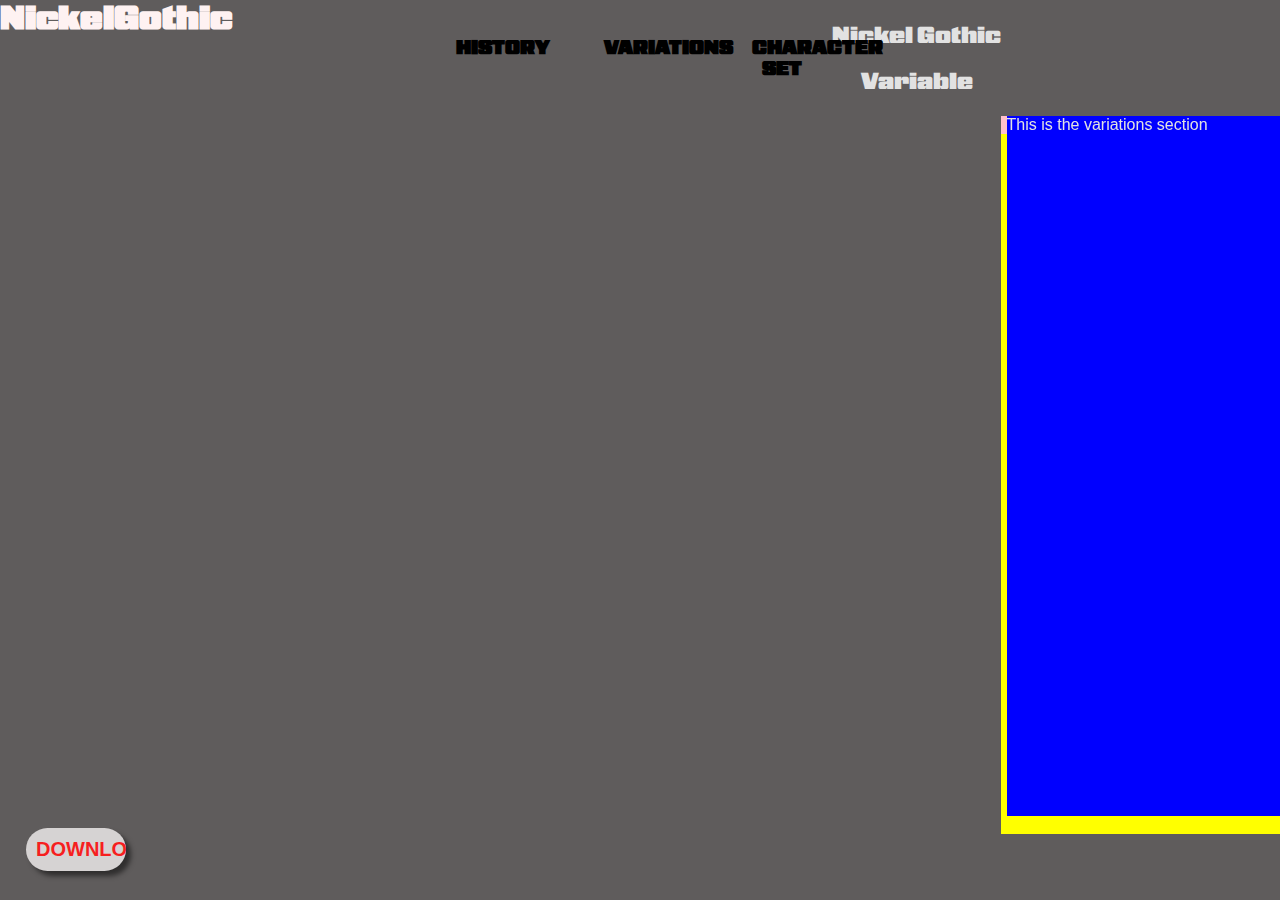
==== index.html @ 05fd8dac "fixing code to work with a single paged wesbtie instead" ====
<!DOCTYPE html>
<html lang="en">
<head>
    <meta charset="UTF-8">
    <meta http-equiv="X-UA-Compatible" content="IE=edge">
    <meta name="viewport" content="width=device-width, initial-scale=1.0">
    <link rel="stylesheet" href="main.css">
    <link rel="stylesheet" href="navigation.css">
    <title>NickelGothicVariableFont</title>
    <meta charset="UTF-8">
    <meta name="viewport" content="width=device-width, initial-scale=1.0">
    <title>Background Image</title>
    <style>
        body {
            background-image: url('./images/lamppost.svg'); /* Path to the image */
            background-size: cover; /* Ensures the image covers the entire background */
            background-position: center; /* Centers the image */
            background-repeat: no-repeat; /* Prevents the image from repeating */
            margin: 0; /* Removes default margin for the body */
            height: 100vh; /* Ensures the body takes up the full viewport height */
        }
    </style>
</head>
<body>
    <header>
        <h1 class="logo">NickelGothic</h1>
        <input type="checkbox" id="nav-checkbox" class="nav-checkbox">
        <nav class="page-nav">
            <ul>
                
                <li><a href="#history">History</a></li>
                <li><a href="#variations">Variations</a></li>
                <li><a href="#fullcharacterset">Character set</a></li>
           
           
            </ul>
        </nav>
        <label for="nav-checkbox" class="nav-checkbox-icon"></label>
        <span></span>
    </label>


        <!-- Hero section -->
        <section class="hero">
            <h3 class="slant">Nickel Gothic</h3>
            <h3 class="slant">Variable</h3>
      </section>

       <section class="page-wrapper" div id="history"
        <h1> This is the history section</h1>
    </div>
    <div id="variations"
        <h2> This is the variations section</h2>
    </div>
    <div id="fullcharacterset"
        <h3> This is the full character set section</h3>
    </div>
        <label for="nav-checkbox" class="nav-checkbox-icon"></label>
           <span></span>
       </label>
          </header>





<!-- History Section -->
<section class="page-wrapper" id="history">
    <h2>History of the font</h2>
    <p>
        Based on lettering found on the 1918 same Chinese banknote its serifed counterpart Nickel. It is also based on lettering from midcentury sans serif like Microgramma and Eurostile, and 70s gothic squared font, Neographik and Serpentine. It's a display sans serif. Containing Blocky shapes, it communicates with raw power.
    </p>
    <h2>Supported Languages include:</h2>
    <p>
        Latin, Western & Eastern European, Latin, Vietnamese, Cyrillic, Greek, and Monotonic.
    </p>
</section>

<!-- Font Variations Section -->
<section class="page-wrapper" id="variations">
    <h2>Full Character Set</h2>
    <p>
        This page displays the complete character set of 
        the Nickel Gothic font, showcasing its versatility and supported glyphs.
    </p>
    <h2>Full Character Set Variants</h2>
    
    <!-- Default Style -->
    <section class="variant"></section>
        <h3>Default Style</h3>
        <p class="default">AaBbCcDdEeFfGgHhIiJjKkLlMmNnOoPpQqRrSsTtUuVvWwXxYyZz</p>
    </section>
    
    <!-- Bold Variant -->
    <section class="variant"></section>
        <h3>Bold Style</h3>
        <p class="bold">AaBbCcDdEeFfGgHhIiJjKkLlMmNnOoPpQqRrSsTtUuVvWwXxYyZz</p>
    </section>
    
    <!-- Condensed Variant -->
    <section class="variant">
        <h3>Condensed Style</h3>
        <p class="condensed">AaBbCcDdEeFfGgHhIiJjKkLlMmNnOoPpQqRrSsTtUuVvWwXxYyZz</p>
    </section>
    
    <!-- Slanted Variant -->
    <section class="variant">
        <h3>Slanted Style</h3>
        <p class="slanted">AaBbCcDdEeFfGgHhIiJjKkLlMmNnOoPpQqRrSsTtUuVvWwXxYyZz</p>
    </section>
</section>

<!-- Font Variations -->
<section class="page-wrapper" id="variations">
    <h2>Font variations</h2>
    <p>Nickel Gothic contains 2 variant fonts and offers different styles.</p>
    <h5>Variable font axes</h5>
    <h5 class="wdth">Width</h5>
    <h5 class="slant">Slant</h5>
</section>

<style>
    .alphabet {
        overflow-y: auto;
        max-height: calc(100vh - 150px);
        padding: 1em;
        display: flex;
        flex-direction: column;
        justify-content: flex-start;
        align-items: flex-start;
        margin-left: 2em;
        box-sizing: border-box;
    }

    h2 {
        font-size: 1rem;
        margin-bottom: 0.5em;
        margin-top: 2em;
        text-align: left;
    }

    .variant {
        margin-bottom: 1em;
        text-align: left;
    }

    .variant h3 {
        font-size: 0.9rem;
        margin-bottom: 0.3em;
        text-align: left;
    }

    .variant p {
        font-size: 0.7rem;
        line-height: 1.2;
        word-break: break-word;
        text-align: left;
    }

    #variations h2, #variations p, #variations h5 {
        text-align: left;
        margin: 0.5em 0;
    }

    @keyframes animateWidth {
        0% { transform: scaleX(1); }
        50% { transform: scaleX(1.5); }
        100% { transform: scaleX(1); }
    }

    .wdth {
        display: inline-block;
        animation: animateWidth 2s infinite;
        font-size: calc(1em + 5pt);
    }

    .slant {
        font-size: calc(1em + 5pt);
    }
</style>

</section>
          </div>
          </section>
          <!-- Start of the footer -->
          <footer>
            <a href="https://djr.com/nickel-gothic" target="_blank" class="footer-button">download</a> 
            
          </footer>

</body>
</html>
---- main.css ----
@font-face {
    src: url("fonts/NickelGothicVariable[slnt\,wdth]-Edu.woff2") format("woff2"),
         url('fonts/NickelGothicVariable[slnt\,wdth]-Edu.woff') format("woff");
        font-family: 'Nickel Gothic Variable';
        font-style: normal;
        font-weight: normal;
        }
    
        @font-face {
            src: url("fonts/NickelGothicVariable[slnt\,wdth]-Edu.woff2") format("woff2"),
                 url('fonts/NickelGothicVariable[slnt\,wdth]-Edu.woff') format("woff");
                font-family: 'Nickel Gothic Variable';
                font-style: normal;
                font-weight: normal;
                }
            
                body {
                    background-color: lightsteelblue;
                    font-family: 'Nickel Gothic Variable';
                    color: rgb(226, 226, 226); /* Change font color to white */
                }
 #history {
 font-family: 'Futura', sans-serif; /* Set font to Futura */
  }

/* how the page wrapper will appear on mobile */
.page-wrapper{
    width: min(100% - 3rem, 80ch);
    margin-inline: auto;
}
/* how the page wrapper appears on desktop */

@media only screen and (min-width:800px){
.page-wrapper{
display: grid;
grid-gap: 25px;
grid-template-columns: 1fr 1fr;
grid-template-rows: auto;
grid-template-areas: 
    "h v"
    "a a";
}

#history {
grid-area: h;
}

#variations{
grid-area: v;
}

#alphabet {
grid-area: a;
}
}
/* CSS for the footer */
footer{
    background-color: gray;
}

/* variable font animation */
/* variable font animation */
h1{
    font-variation-settings: "wght" 25;
}
h3{
    font-weight:20; 
    text-align: center;
    font-size: 5em;
    animation: weightChange 7s infinite;
}

@keyframes weightChange {
    0%, 100%{
        font-variation-settings: "wght" 25, "slnt" -15;
    }
    50%{font-variation-settings: "wght" 150, "slnt" 15;
    }
}b  
 
/* animations for the variations sections */
.width {
    animation: widthOnly 5s infinite; /* Apply the width-only animation */
    font-variation-settings: "wdth" 50; /* Ensure initial width is set */
}

@keyframes widthOnly {
    0%, 100% {
        font-variation-settings: "wdth" 50; /* Narrow width */
    }
    50% {
        font-variation-settings: "wdth" 200; /* Wide width */
    }
}

/* Animation for the slant change */
.slant { 
    animation: slantVariations 5s infinite;
}

@keyframes slantVariations {
    0%, 100% {
        font-variation-settings: "wdth" 25, "slnt" -15;
    }
    50% {
        font-variation-settings: "wdth" 100, "slnt" 15;
    }
}/* Styling and animation for h5 elements */
h5 {
    font-weight: 400; /* Corrected font-weight */
    color: rgb(246, 31, 31);
    margin: 15px;
    animation: weightChange 7s infinite;
}

/* Define the weightChange animation */
@keyframes weightChange {
    0%, 100% {
        font-variation-settings: "wght" 200;
    }
    50% {
        font-variation-settings: "wght" 700;
    }
}
/* variable font that changes on hover */
.variable-font{
    font-weight:1 ;
    height:100vh;
    font-size: 10em;
    display:grid;
    place-content: center;
    margin: 0;
    text-align: center;
    font-variation-settings: "wght" 40, "wdth" 0, "XXXX" 1;
    transition: 
        font-weight 500ms,
        font-variation-settings 3s;
}

.variable-font:hover{
    font-weight:500 ;
    height:100vh;
    font-size: 7em;
    display:grid;
    place-content: center;
    margin: 0;
    text-align: center;
    font-variation-settings: "wght" 120, "wdth" 0, "XXXX" 100;
}

body {
    background-image: url('./images/nickelgothic2.jpg'); /* Path to the image */
    background-size: cover; /* Ensures the image covers the entire background */
    background-position: center; /* Centers the image */
    background-repeat: no-repeat; /* Prevents the image from repeating */
}



/* Ensure the content is under the navigation bar */
.variations-page header {
    position: fixed; /* Fix the nav bar at the top */
    top: 0;
    left: 0;
    width: 100%; /* Full width of the screen */
    z-index: 1000; /* Ensure it stays above other content */
    background-color: rgba(255, 255, 255, 0.9); /* Optional: Add a background color */
    padding: 1em;
    box-shadow: 0px 2px 5px rgba(0, 0, 0, 0.1); /* Optional: Add a shadow */
}

/* Add spacing below the fixed nav bar */
.variations-page main {
    margin-top: 120px; /* Adjust this value to match the height of your nav bar */
}

/* Style the #variations section */
.variations-page #variations {
    margin-top: 2em; /* Add spacing from the top */
    margin-left: 2em; /* Align content to the left */
    max-width: 400px; /* Limit the width of the content */
    text-align: left; /* Align text to the left */
}

/* Ensure proper layout for larger screens */
@media (min-width: 768px) {
    .variations-page #variations {
        position: relative; /* Keep it in flow */
        float: left; /* Align to the left-hand side */
    }
}
/* Position the #variations section in the left-center of the screen */
#variations {
    position: absolute; /* Position the section relative to the viewport */
    top: 50%; /* Center vertically */
    left: 2%; /* Align to the left side (adjust as needed) */
    transform: translateY(-50%); /* Adjust for vertical centering */
    max-width: 400px; /* Limit the width of the content */
    text-align: left; /* Align text to the left */
}

/* General styling for the variants */
.variant {
    margin-bottom: 2em; /* Add spacing between sections */
}

.variant h3 {
    font-family: 'Nickel Gothic Variable', sans-serif;
    font-size: 1.5em;
    margin-bottom: 0.5em;
}

.variant p {
    font-family: 'Nickel Gothic Variable', sans-serif;
    font-size: 1.2em;
    line-height: 1.5;
}

/* Default Style */
.default {
    font-variation-settings: "wght" 400, "wdth" 100, "slnt" 0; /* Regular weight, normal width, no slant */
}

/* Bold Variant */
.bold {
    font-variation-settings: "wght" 700, "wdth" 100, "slnt" 0; /* Bold weight, normal width, no slant */
}

/* Condensed Variant */
.condensed {
    font-variation-settings: "wght" 400, "wdth" 50, "slnt" 0; /* Regular weight, condensed width, no slant */
}

/* Slanted Variant */
.slanted {
    font-variation-settings: "wght" 400, "wdth" 100, "slnt" -10; /* Regular weight, normal width, slanted */
}
/* Center the content vertically and align it to the left */
body {
    display: flex;
    justify-content: flex-start; /* Align content to the left */
    align-items: center; /* Center content vertically */
    min-height: 100vh; /* Ensure the body takes up the full viewport height */
    margin: 0; /* Remove default margin */
}

.variant {
    margin-left: 2em; /* Add spacing from the left edge */
    max-width: 400px; /* Limit the width of the content */
    text-align: left; /* Align text to the left */
}

.variant h3 {
    font-family: 'Nickel Gothic Variable', sans-serif;
    font-size: 1.5em;
    margin-bottom: 0.5em;
}

.variant p {
    font-family: 'Nickel Gothic Variable', sans-serif;
    font-size: 1.2em;
    line-height: 1.5;
}



.footer-button{
    display: inline-block;
    position: relative;
    text-decoration: none;
    overflow: hidden;
    background-color: rgb(214, 211, 211);
    color:rgb(246, 31, 31);
    padding: 10px;
    border-radius: 5px;
    margin: 10px;
    font-size: 20px;
    font-family: "Nickel Gothic", sans-serif; /* Use Nickel Gothic as the primary font */
    font-stretch: condensed; /* Make the font condensed */
    border-radius: 25px;
    box-shadow:  5px 5px 5px rgba(0, 0, 0, 0.5);

}
.footer-button::before{
    content: '';
    position: absolute;
    background-color: rgba(255, 192, 192, 0.5);
    top: 0;
    left: -100%;
    width: 100%;
    height: 100%;
    transition: left 0.4s;

}
.footer-button:hover::before{
    left: 0;
}

.footer-button:hover{
    background-color: rgb(103, 64, 64);
}
/* styling and hover effect for download button */
---- navigation.css ----
*, *::before, *::after {
    box-sizing: border-box;
  }
  html{ 
    scroll-behavior: smooth;
  }
  
  body {
    margin: 0;
    padding: 0;
    font-family: 'Nickel Gothic Variable', sans-serif;
  }
  
  h1{
    color:rgb(254, 242, 242);
  }
  header {
    /* where to set the color of the nav bar */
      background-color: rgb(95, 92, 92);
      text-align: center;
      top:0px;
      position: fixed;
      z-index: 999;
      width: 100%
  }
  
  .logo {
    margin: 0;
  }
  /* where to change the background color of the pop-up nav bar*/
  nav {
      position: absolute;
      text-align: left;
      padding-top:10px;
      top: 100%;
      left: 0;
      background: rgb(61, 61, 61);
      overflow: hidden;
      width: 100%;
      transform: scale(1,0);
      transform-origin: top;
      transition: transform 400ms ease-in-out;
  }
  
  nav ul {
      margin: 0;
      padding: 0;
      list-style: none;
  }
  
  nav li {
      margin-bottom: 1em;
      margin-left: 1em;
  }
  
  nav a {
      color: black;
      text-decoration: none;
      font-size: 1.2rem;
      text-transform: uppercase;
      opacity: 0;
      transition: opacity 100ms ease-in-out;
  }
  /* where to change the font color of the nav bar pop-up */
  nav a:hover {
      color: rgb(246, 31, 31);
  }
  
  .nav-checkbox:checked ~ nav {
     transform: scale(1,1);
  }
  
  .nav-checkbox {
      display: none;
  }
  
  .nav-checkbox-icon {
      position: absolute;
      top: 0;
      right: 0;
      margin-right: 1em;
      height: 100%;
      display: flex;
      align-items: center;    
  }
  
  .nav-checkbox-icon span,
  .nav-checkbox-icon span::before,
  .nav-checkbox-icon span::after {
  
          display: block;
          /* color of the hamburger menu */
          background: black;
          /* how far the hamburger menu is from the top */
          margin-top:7px;
          height: 3px;
          width: 2em;
          position: relative;
          
  }
  
  .nav-checkbox-icon span::before,
  .nav-checkbox-icon span::after {
  
          content: '';
          position: absolute;
  }
  
  .nav-checkbox-icon span::before {
      bottom: 7px;
  }
  
  .nav-checkbox-icon span::after {
      bottom: 14px;
  }
  
  .nav-checkbox:checked ~ nav a{
      opacity: 1;
      transition: opacity 250ms ease-in-out 350ms;
  }
  
  @media screen and (min-width: 800px) {
    .nav-checkbox-icon {
      display: none;
    }
    header {
      display: grid;
      grid-template-columns: 1fr auto minmax(600px, 3fr) 1fr;
    }
    .logo {
      grid-column: 2 / span 1;
    }
    nav {
      all: unset;
      grid-column: 3 / 4;
      display: flex;
      justify-content: flex-end;
      align-items: center;
    }
    nav a {
      opacity: 1;
      position: relative;
    }
    nav ul {
      display: flex;
     
    }
    nav li {
      margin-left: 3em;
      margin-bottom: 0;
    }
    nav a::before {
      content: '';
      display: block;
      height: 3px;
      background: black;
      position: absolute;
      top: 1.1em;
      left: 0;
      right: 0;
      transform: scale(0,1);
      transition: transform ease-in-out 250ms;
      
    }
    nav a:hover::before {
      transform: scale(1,1);
    }
  }
  
    /* Ensure the body takes up the full height of the viewport */
  body {
      display: flex;
      flex-direction: column;
      min-height: 100vh; /* Ensure the body is at least the height of the viewport */
      margin: 0; /* Remove default margin */
  }
  
  /* Main content area */
  main {
      flex: 1; /* Allow the main content to grow and take up available space */
  }
  

li{ 
    float: left;
  }
  a{ 
    padding: 20px;
    width: 100px;
    display: block;
    text-decoration: none;
    text-transform: uppercase;
    font-weight: bold;
  }
#history{
  height:700px;
  background: pink;
  display: inline-block; 
  width: 100%;
}
#variations{
  height:700px;
  background: blue;
  display: inline-block; 
  width: 100%;
}
#fullcharacterset{
  height:700px;
  background: yellow;
  display: inline-block; 
  width: 100%;
}



  /* Footer styling */
  footer {
      background-color: rgb(95, 92, 92); /* Optional: Add a background color */
      text-align: left; /* Align the footer content to the left */
      padding: 1em; /* Add padding inside the footer */
      position: fixed; /* Fix the footer to the bottom of the viewport */
      bottom: 0; /* Align it to the bottom */
      left: 0; /* Ensure it starts from the left edge */
      width: 100%; /* Ensure it spans the full width */
      box-sizing: border-box; /* Include padding and border in width */
  }
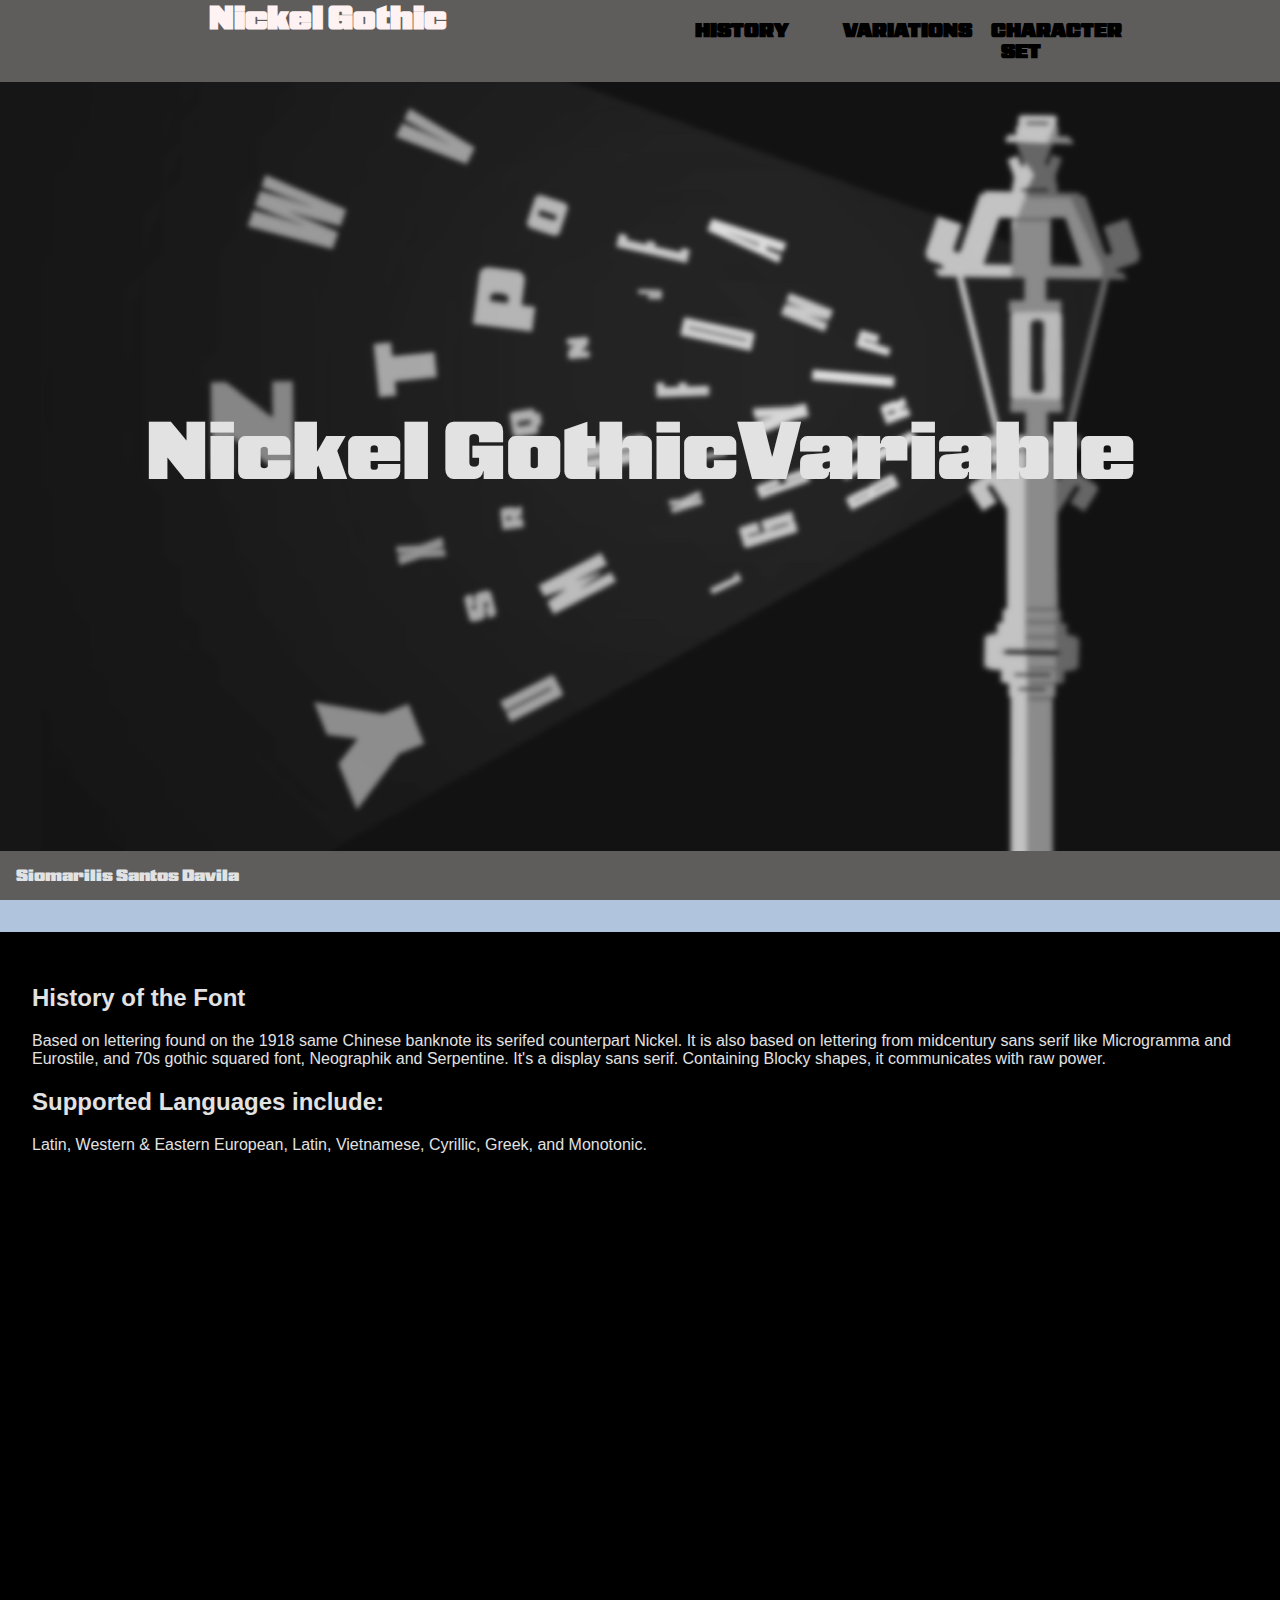
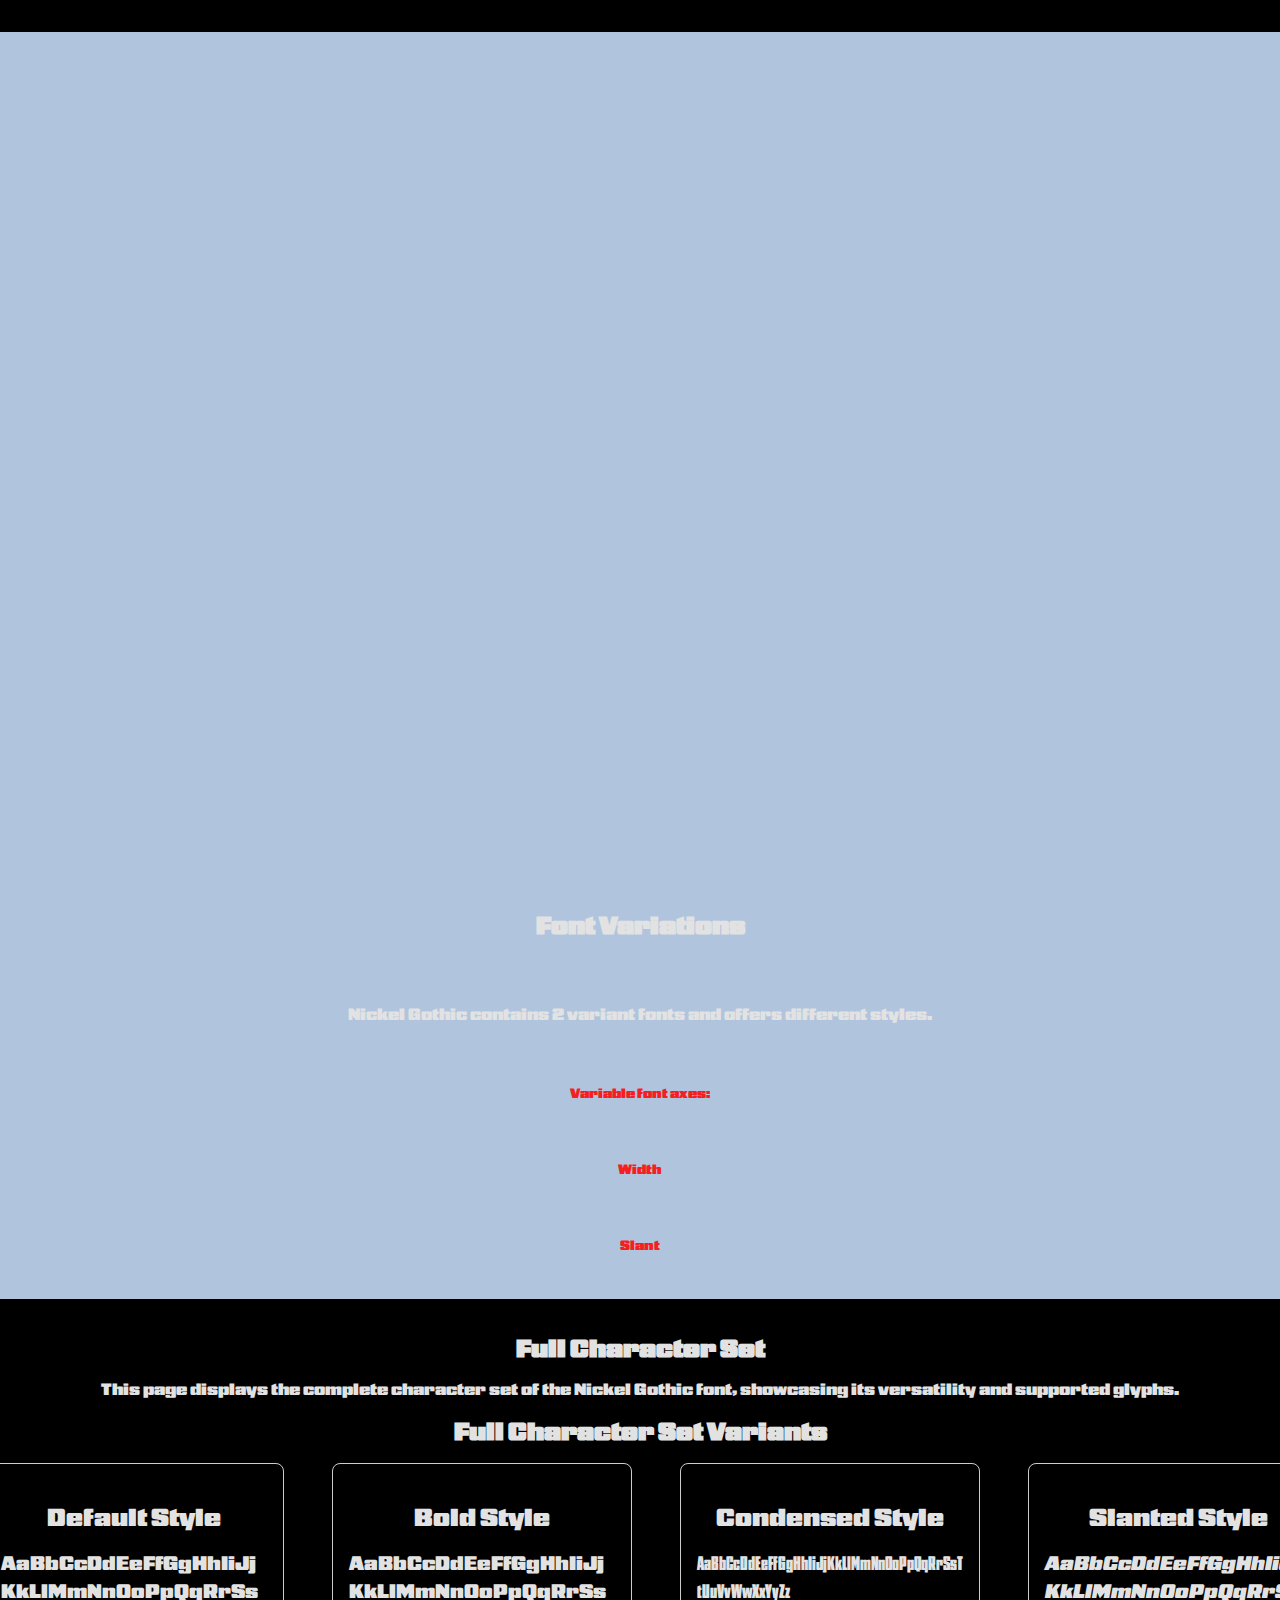
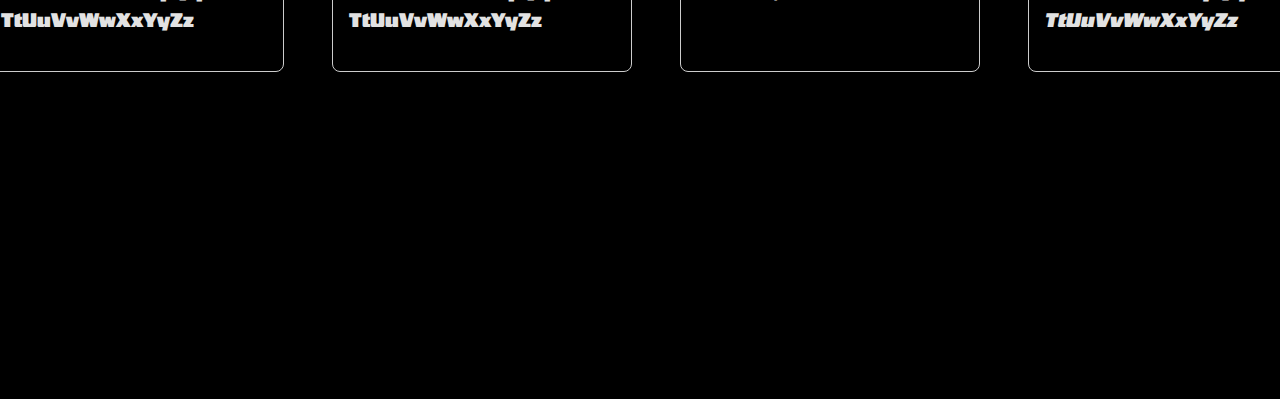
==== commit e229dc2f: "fixing the code to match, as they continued to overlap" ====
--- a/index.html
+++ b/index.html
@@ -4,12 +4,9 @@
     <meta charset="UTF-8">
     <meta http-equiv="X-UA-Compatible" content="IE=edge">
     <meta name="viewport" content="width=device-width, initial-scale=1.0">
+    <title>Nickel Gothic Variable Font</title>
     <link rel="stylesheet" href="main.css">
     <link rel="stylesheet" href="navigation.css">
-    <title>NickelGothicVariableFont</title>
-    <meta charset="UTF-8">
-    <meta name="viewport" content="width=device-width, initial-scale=1.0">
-    <title>Background Image</title>
     <style>
         body {
             background-image: url('./images/lamppost.svg'); /* Path to the image */
@@ -22,171 +19,85 @@
     </style>
 </head>
 <body>
+    <!-- Header -->
     <header>
-        <h1 class="logo">NickelGothic</h1>
+        <h1 class="logo">Nickel Gothic</h1>
         <input type="checkbox" id="nav-checkbox" class="nav-checkbox">
         <nav class="page-nav">
             <ul>
-                
                 <li><a href="#history">History</a></li>
                 <li><a href="#variations">Variations</a></li>
-                <li><a href="#fullcharacterset">Character set</a></li>
-           
-           
+                <li><a href="#fullcharacterset">Character Set</a></li>
             </ul>
         </nav>
-        <label for="nav-checkbox" class="nav-checkbox-icon"></label>
-        <span></span>
-    </label>
+        <label for="nav-checkbox" class="nav-checkbox-icon">
+            <span></span>
+        </label>
+    </header>
 
+    <!-- Hero Section -->
+    <section class="hero">
+        <h3 class="slant">Nickel Gothic</h3>
+        <h3 class="slant">Variable</h3>
+    </section>
 
-        <!-- Hero section -->
-        <section class="hero">
-            <h3 class="slant">Nickel Gothic</h3>
-            <h3 class="slant">Variable</h3>
-      </section>
+    <!-- History Section -->
+    <section id="history">
+        <h2>History of the Font</h2>
+        <p>
+            Based on lettering found on the 1918 same Chinese banknote its serifed counterpart Nickel. It is also based on lettering from midcentury sans serif like Microgramma and Eurostile, and 70s gothic squared font, Neographik and Serpentine. It's a display sans serif. Containing Blocky shapes, it communicates with raw power.
+        </p>
+        <h2>Supported Languages include:</h2>
+        <p>
+            Latin, Western & Eastern European, Latin, Vietnamese, Cyrillic, Greek, and Monotonic.
+        </p>
+    </section>
 
-       <section class="page-wrapper" div id="history"
-        <h1> This is the history section</h1>
-    </div>
-    <div id="variations"
-        <h2> This is the variations section</h2>
-    </div>
-    <div id="fullcharacterset"
-        <h3> This is the full character set section</h3>
-    </div>
-        <label for="nav-checkbox" class="nav-checkbox-icon"></label>
-           <span></span>
-       </label>
-          </header>
-
-
-
-
-
-<!-- History Section -->
-<section class="page-wrapper" id="history">
-    <h2>History of the font</h2>
-    <p>
-        Based on lettering found on the 1918 same Chinese banknote its serifed counterpart Nickel. It is also based on lettering from midcentury sans serif like Microgramma and Eurostile, and 70s gothic squared font, Neographik and Serpentine. It's a display sans serif. Containing Blocky shapes, it communicates with raw power.
-    </p>
-    <h2>Supported Languages include:</h2>
-    <p>
-        Latin, Western & Eastern European, Latin, Vietnamese, Cyrillic, Greek, and Monotonic.
-    </p>
-</section>
-
-<!-- Font Variations Section -->
-<section class="page-wrapper" id="variations">
-    <h2>Full Character Set</h2>
-    <p>
-        This page displays the complete character set of 
-        the Nickel Gothic font, showcasing its versatility and supported glyphs.
-    </p>
-    <h2>Full Character Set Variants</h2>
-    
-    <!-- Default Style -->
-    <section class="variant"></section>
-        <h3>Default Style</h3>
-        <p class="default">AaBbCcDdEeFfGgHhIiJjKkLlMmNnOoPpQqRrSsTtUuVvWwXxYyZz</p>
+    <!-- Variations Section -->
+    <section id="variations" style="position: relative; margin-top: 2rem; padding: 1rem;"></section>
+        <h2>Font Variations</h2>
+        <p>Nickel Gothic contains 2 variant fonts and offers different styles.</p>
+        <h5>Variable font axes:</h5>
+        <h5 class="wdth">Width</h5>
+        <h5 class="slant">Slant</h5>
     </section>
     
-    <!-- Bold Variant -->
-    <section class="variant"></section>
-        <h3>Bold Style</h3>
-        <p class="bold">AaBbCcDdEeFfGgHhIiJjKkLlMmNnOoPpQqRrSsTtUuVvWwXxYyZz</p>
+    <!-- Full Character Set Section -->
+    <section id="fullcharacterset" style="padding: 1rem; text-align: center;">
+        <h2>Full Character Set</h2>
+        <p>
+            This page displays the complete character set of the Nickel Gothic font, showcasing its versatility and supported glyphs.
+        </p>
+        <h2>Full Character Set Variants</h2>
+        <div style="display: flex; justify-content: center; gap: 1rem; flex-wrap: nowrap;">
+            <!-- Default Style -->
+            <div class="variant" style="flex: 1 1 300px; max-width: 300px; border: 1px solid #ccc; padding: 1rem; border-radius: 8px;">
+                <h3>Default Style</h3>
+                <p class="default" style="word-wrap: break-word;">AaBbCcDdEeFfGgHhIiJjKkLlMmNnOoPpQqRrSsTtUuVvWwXxYyZz</p>
+            </div>
+
+            <!-- Bold Variant -->
+            <div class="variant" style="flex: 1 1 300px; max-width: 300px; border: 1px solid #ccc; padding: 1rem; border-radius: 8px;">
+                <h3>Bold Style</h3>
+                <p class="bold" style="word-wrap: break-word;">AaBbCcDdEeFfGgHhIiJjKkLlMmNnOoPpQqRrSsTtUuVvWwXxYyZz</p>
+            </div>
+
+            <!-- Condensed Variant -->
+            <div class="variant" style="flex: 1 1 300px; max-width: 300px; border: 1px solid #ccc; padding: 1rem; border-radius: 8px;">
+                <h3>Condensed Style</h3>
+                <p class="condensed" style="word-wrap: break-word;">AaBbCcDdEeFfGgHhIiJjKkLlMmNnOoPpQqRrSsTtUuVvWwXxYyZz</p>
+            </div>
+
+            <!-- Slanted Variant -->
+            <div class="variant" style="flex: 1 1 300px; max-width: 300px; border: 1px solid #ccc; padding: 1rem; border-radius: 8px;">
+                <h3>Slanted Style</h3>
+                <p class="slanted" style="word-wrap: break-word;">AaBbCcDdEeFfGgHhIiJjKkLlMmNnOoPpQqRrSsTtUuVvWwXxYyZz</p>
+            </div>
+        </div>
     </section>
-    
-    <!-- Condensed Variant -->
-    <section class="variant">
-        <h3>Condensed Style</h3>
-        <p class="condensed">AaBbCcDdEeFfGgHhIiJjKkLlMmNnOoPpQqRrSsTtUuVvWwXxYyZz</p>
-    </section>
-    
-    <!-- Slanted Variant -->
-    <section class="variant">
-        <h3>Slanted Style</h3>
-        <p class="slanted">AaBbCcDdEeFfGgHhIiJjKkLlMmNnOoPpQqRrSsTtUuVvWwXxYyZz</p>
-    </section>
-</section>
 
-<!-- Font Variations -->
-<section class="page-wrapper" id="variations">
-    <h2>Font variations</h2>
-    <p>Nickel Gothic contains 2 variant fonts and offers different styles.</p>
-    <h5>Variable font axes</h5>
-    <h5 class="wdth">Width</h5>
-    <h5 class="slant">Slant</h5>
-</section>
-
-<style>
-    .alphabet {
-        overflow-y: auto;
-        max-height: calc(100vh - 150px);
-        padding: 1em;
-        display: flex;
-        flex-direction: column;
-        justify-content: flex-start;
-        align-items: flex-start;
-        margin-left: 2em;
-        box-sizing: border-box;
-    }
-
-    h2 {
-        font-size: 1rem;
-        margin-bottom: 0.5em;
-        margin-top: 2em;
-        text-align: left;
-    }
-
-    .variant {
-        margin-bottom: 1em;
-        text-align: left;
-    }
-
-    .variant h3 {
-        font-size: 0.9rem;
-        margin-bottom: 0.3em;
-        text-align: left;
-    }
-
-    .variant p {
-        font-size: 0.7rem;
-        line-height: 1.2;
-        word-break: break-word;
-        text-align: left;
-    }
-
-    #variations h2, #variations p, #variations h5 {
-        text-align: left;
-        margin: 0.5em 0;
-    }
-
-    @keyframes animateWidth {
-        0% { transform: scaleX(1); }
-        50% { transform: scaleX(1.5); }
-        100% { transform: scaleX(1); }
-    }
-
-    .wdth {
-        display: inline-block;
-        animation: animateWidth 2s infinite;
-        font-size: calc(1em + 5pt);
-    }
-
-    .slant {
-        font-size: calc(1em + 5pt);
-    }
-</style>
-
-</section>
-          </div>
-          </section>
-          <!-- Start of the footer -->
-          <footer>
-            <a href="https://djr.com/nickel-gothic" target="_blank" class="footer-button">download</a> 
-            
-          </footer>
-
+    <!-- Footer -->
+    <footer>
+Siomarilis Santos Davila
 </body>
 </html>--- a/main.css
+++ b/main.css
@@ -40,17 +40,83 @@
     "h v"
     "a a";
 }
-
+/* General Section Styling */
+section {
+    display: block; /* Ensure sections behave as block-level elements */
+    width: 100%; /* Make sections span the full width */
+    padding: 2em; /* Add padding inside each section for spacing */
+    box-sizing: border-box; /* Include padding in width calculations */
+    margin: 0; /* Reset any default margins */
+}
+
+/* Hero Section */
+.hero {
+    min-height: 100vh; /* Make the hero section take up the full viewport height */
+     background-image: url('./images/lamppost.svg'); /* Path to the lamppost.svg image */
+    background-size: cover; /* Ensure the image covers the entire background */
+    background-position: center; /* Center the image */
+    background-repeat: no-repeat; /* Prevent the image from repeating */
+    display: flex; /* Center content vertically and horizontally */
+    justify-content: center;
+    align-items: center;
+}
+
+/* History Section */
 #history {
-grid-area: h;
-}
-
-#variations{
-grid-area: v;
-}
-
+    min-height: 700px; /* Use min-height instead of fixed height for flexibility */
+    background: rgb(0, 0, 0); /* Background color for clarity */
+    margin-bottom: 2em; /* Add spacing below the section */
+    position: relative; /* Ensure proper stacking */
+}
+
+/* Variations Section */
+#variations {
+    min-height: 700px; /* Use min-height instead of fixed height for flexibility */
+    margin-bottom: 2em; /* Add spacing below the section */
+    position: relative; /* Ensure proper stacking */
+    z-index: auto; /* Ensure it does not overlap other sections */
+}
+
+/* Full Character Set Section */
+#fullcharacterset {
+    min-height: 700px; /* Use min-height instead of fixed height for flexibility */
+    background: black; /* Background color for clarity */
+    margin-bottom: 2em; /* Add spacing below the section */
+    position: relative; /* Ensure proper stacking */
+}
+/* Define the grid container */
+body {
+    display: grid; /* Enable grid layout */
+    grid-template-areas:
+        "hero"
+        "h"
+        "v"
+        "a"; /* Define the order of the sections */
+    grid-template-rows: auto; /* Automatically adjust row heights */
+    grid-template-columns: 1fr; /* Single column layout */
+    gap: 2em; /* Add spacing between rows */
+    margin: 0;
+    padding: 0;
+}
+
+/* Hero Section */
+.hero {
+    grid-area: hero; /* Assign the hero section to the "hero" grid area */
+}
+
+/* History Section */
+#history {
+    grid-area: h; /* Assign the history section to the "h" grid area */
+}
+
+/* Variations Section */
+#variations {
+    grid-area: v; /* Assign the variations section to the "v" grid area */
+}
+
+/* Full Character Set Section */
 #alphabet {
-grid-area: a;
+    grid-area: a; /* Assign the full character set section to the "a" grid area */
 }
 }
 /* CSS for the footer */
@@ -121,65 +187,6 @@
     50% {
         font-variation-settings: "wght" 700;
     }
-}
-/* variable font that changes on hover */
-.variable-font{
-    font-weight:1 ;
-    height:100vh;
-    font-size: 10em;
-    display:grid;
-    place-content: center;
-    margin: 0;
-    text-align: center;
-    font-variation-settings: "wght" 40, "wdth" 0, "XXXX" 1;
-    transition: 
-        font-weight 500ms,
-        font-variation-settings 3s;
-}
-
-.variable-font:hover{
-    font-weight:500 ;
-    height:100vh;
-    font-size: 7em;
-    display:grid;
-    place-content: center;
-    margin: 0;
-    text-align: center;
-    font-variation-settings: "wght" 120, "wdth" 0, "XXXX" 100;
-}
-
-body {
-    background-image: url('./images/nickelgothic2.jpg'); /* Path to the image */
-    background-size: cover; /* Ensures the image covers the entire background */
-    background-position: center; /* Centers the image */
-    background-repeat: no-repeat; /* Prevents the image from repeating */
-}
-
-
-
-/* Ensure the content is under the navigation bar */
-.variations-page header {
-    position: fixed; /* Fix the nav bar at the top */
-    top: 0;
-    left: 0;
-    width: 100%; /* Full width of the screen */
-    z-index: 1000; /* Ensure it stays above other content */
-    background-color: rgba(255, 255, 255, 0.9); /* Optional: Add a background color */
-    padding: 1em;
-    box-shadow: 0px 2px 5px rgba(0, 0, 0, 0.1); /* Optional: Add a shadow */
-}
-
-/* Add spacing below the fixed nav bar */
-.variations-page main {
-    margin-top: 120px; /* Adjust this value to match the height of your nav bar */
-}
-
-/* Style the #variations section */
-.variations-page #variations {
-    margin-top: 2em; /* Add spacing from the top */
-    margin-left: 2em; /* Align content to the left */
-    max-width: 400px; /* Limit the width of the content */
-    text-align: left; /* Align text to the left */
 }
 
 /* Ensure proper layout for larger screens */
@@ -262,40 +269,6 @@
     line-height: 1.5;
 }
 
-
-
-.footer-button{
-    display: inline-block;
-    position: relative;
-    text-decoration: none;
-    overflow: hidden;
-    background-color: rgb(214, 211, 211);
-    color:rgb(246, 31, 31);
-    padding: 10px;
-    border-radius: 5px;
-    margin: 10px;
-    font-size: 20px;
-    font-family: "Nickel Gothic", sans-serif; /* Use Nickel Gothic as the primary font */
-    font-stretch: condensed; /* Make the font condensed */
-    border-radius: 25px;
-    box-shadow:  5px 5px 5px rgba(0, 0, 0, 0.5);
-
-}
-.footer-button::before{
-    content: '';
-    position: absolute;
-    background-color: rgba(255, 192, 192, 0.5);
-    top: 0;
-    left: -100%;
-    width: 100%;
-    height: 100%;
-    transition: left 0.4s;
-
-}
-.footer-button:hover::before{
-    left: 0;
-}
-
 .footer-button:hover{
     background-color: rgb(103, 64, 64);
 }
--- a/navigation.css
+++ b/navigation.css
@@ -47,6 +47,18 @@
       padding: 0;
       list-style: none;
   }
+  li{ 
+    float: left;
+  }
+  a{ 
+    padding: 20px;
+    width: 100px;
+    display: block;
+    text-decoration: none;
+    text-transform: uppercase;
+    font-weight: bold;
+  }
+
   
   nav li {
       margin-bottom: 1em;
@@ -179,37 +191,6 @@
   main {
       flex: 1; /* Allow the main content to grow and take up available space */
   }
-  
-
-li{ 
-    float: left;
-  }
-  a{ 
-    padding: 20px;
-    width: 100px;
-    display: block;
-    text-decoration: none;
-    text-transform: uppercase;
-    font-weight: bold;
-  }
-#history{
-  height:700px;
-  background: pink;
-  display: inline-block; 
-  width: 100%;
-}
-#variations{
-  height:700px;
-  background: blue;
-  display: inline-block; 
-  width: 100%;
-}
-#fullcharacterset{
-  height:700px;
-  background: yellow;
-  display: inline-block; 
-  width: 100%;
-}
 
 
 
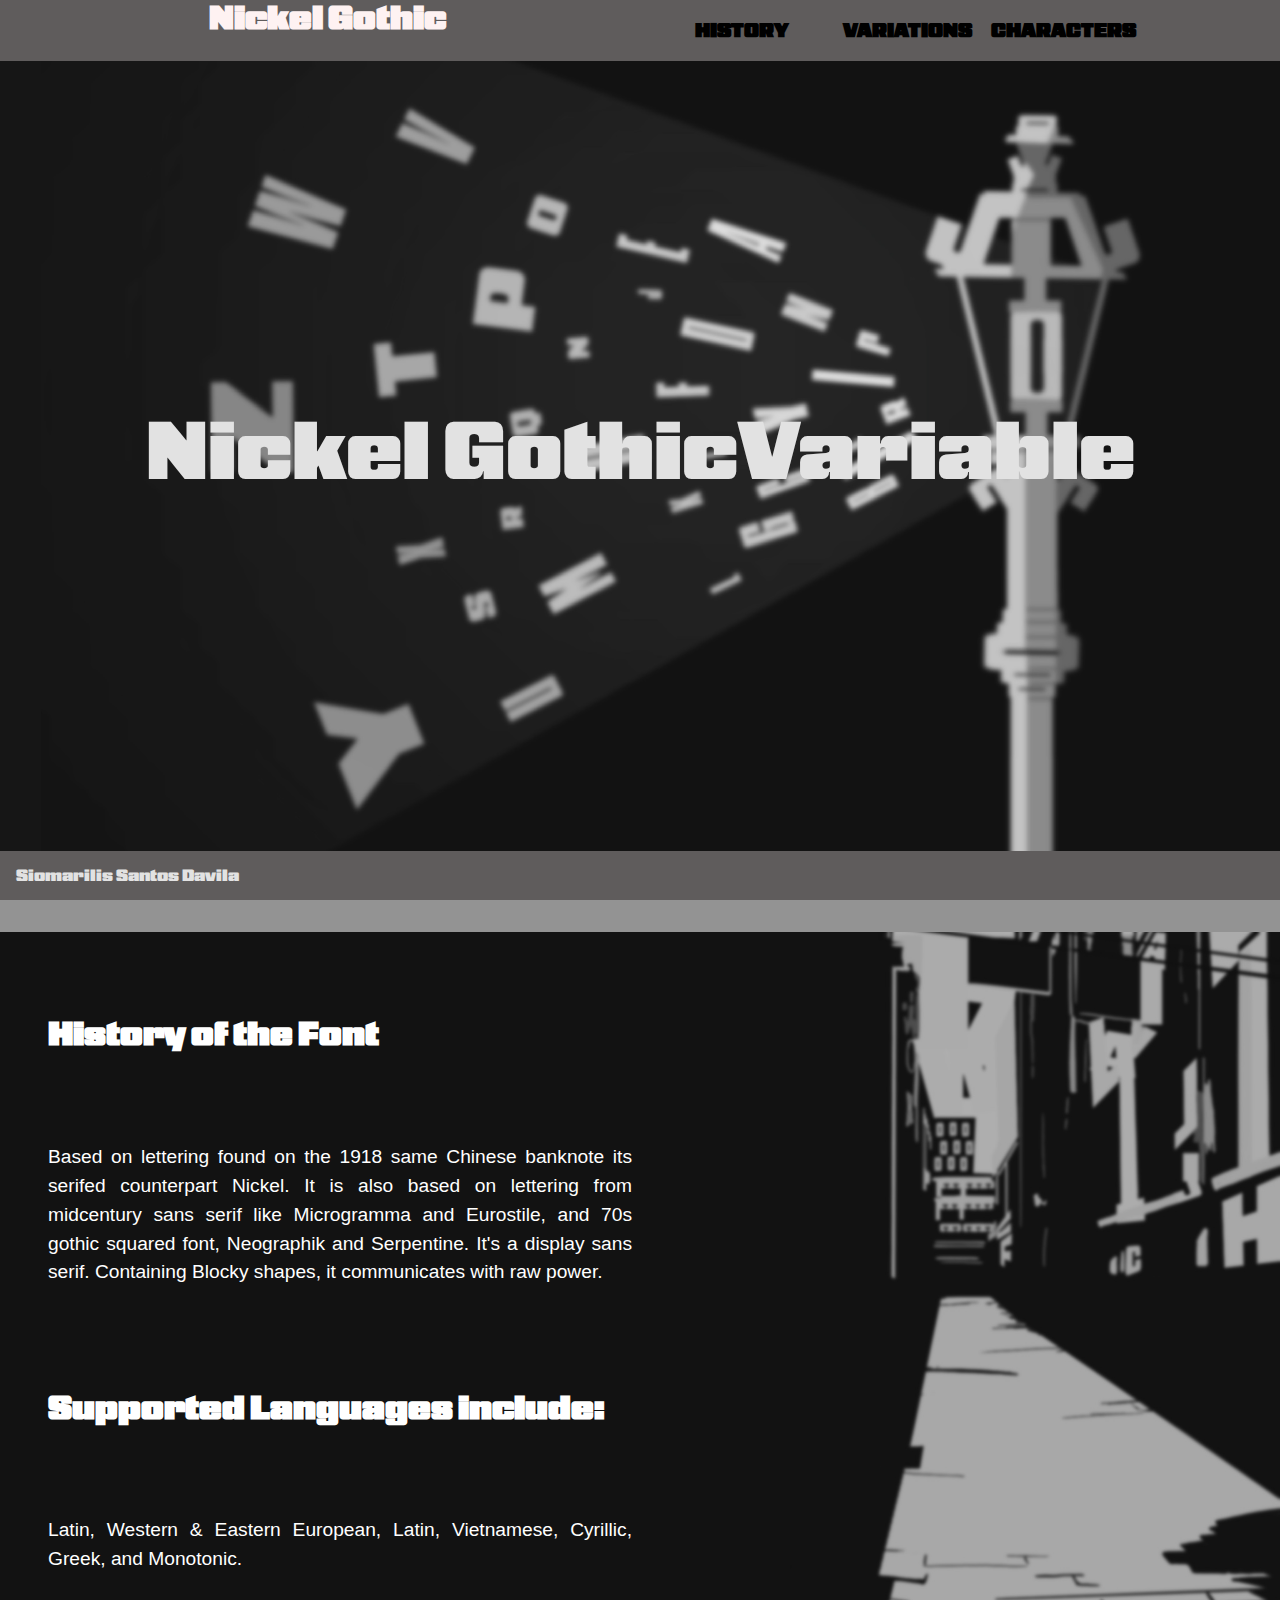
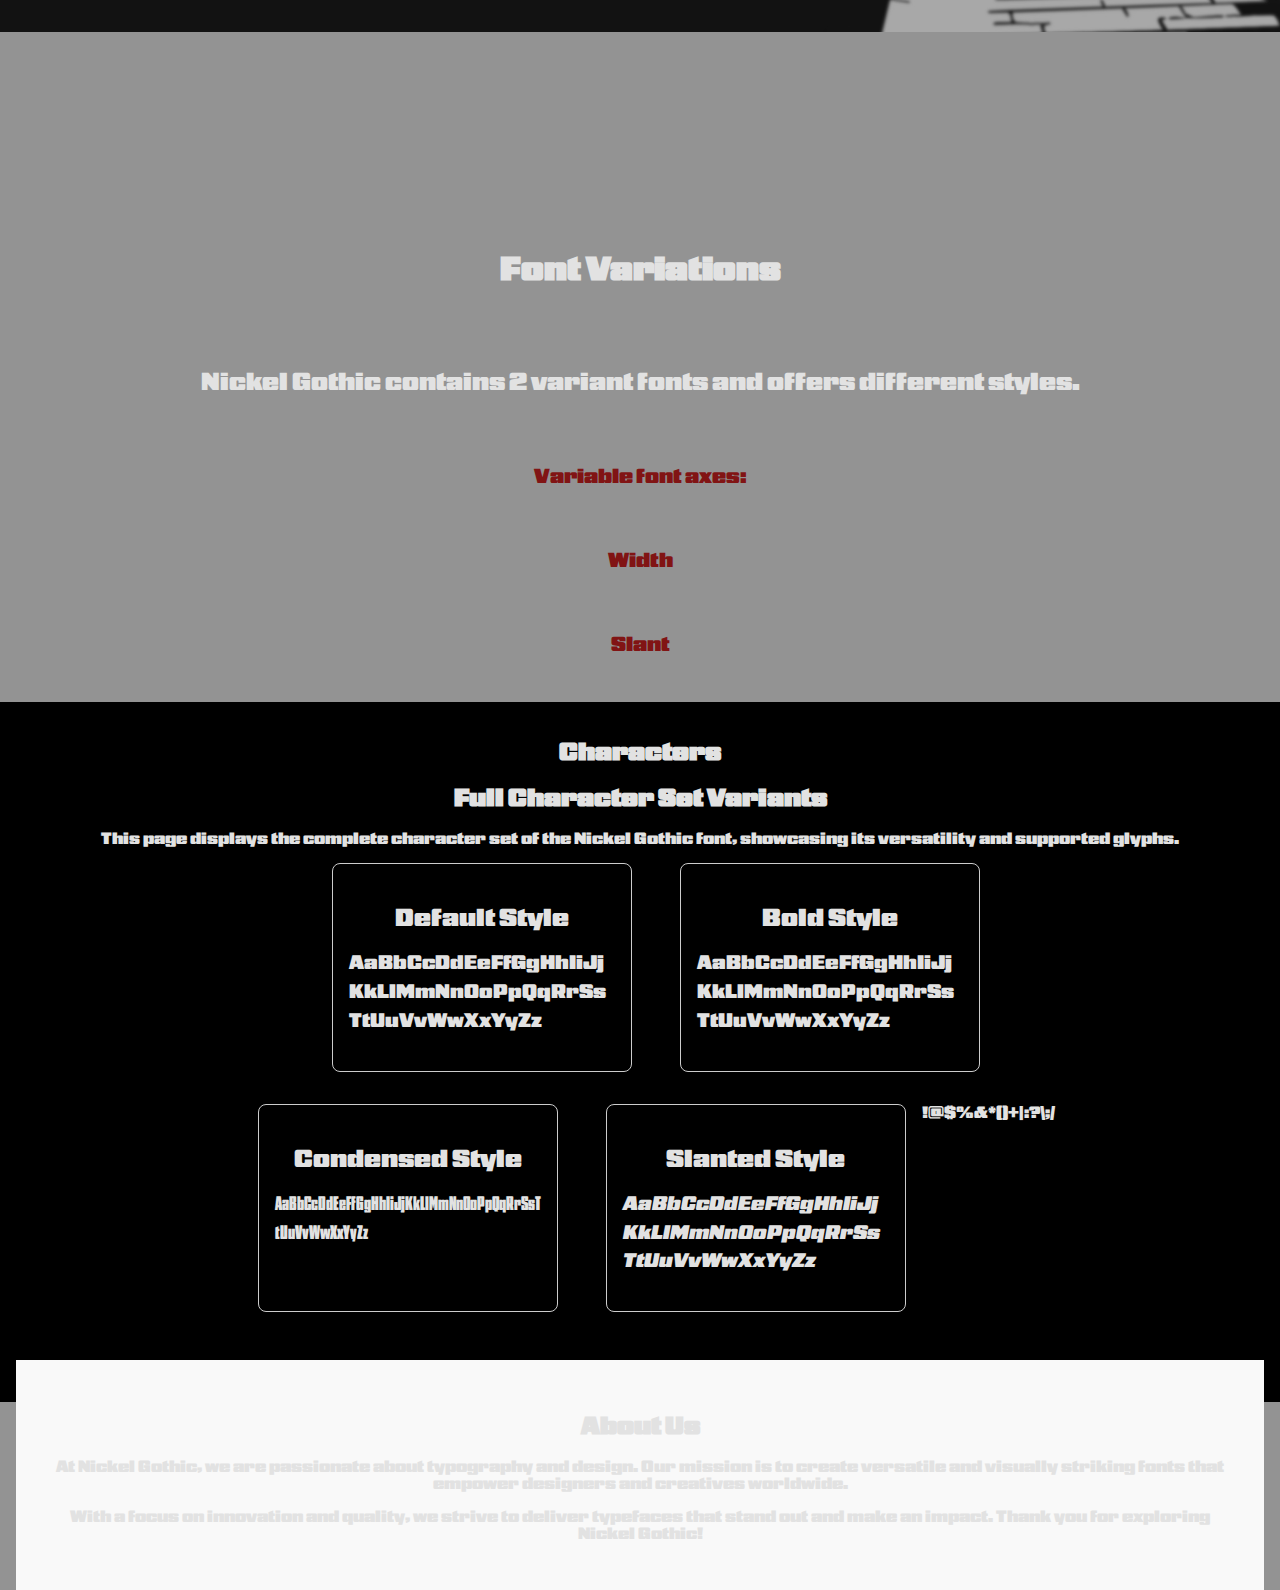
==== commit bf535039: "adding animation and fixing layout" ====
--- a/index.html
+++ b/index.html
@@ -27,7 +27,7 @@
             <ul>
                 <li><a href="#history">History</a></li>
                 <li><a href="#variations">Variations</a></li>
-                <li><a href="#fullcharacterset">Character Set</a></li>
+                <li><a href="#fullcharacterset">Characters</a></li>
             </ul>
         </nav>
         <label for="nav-checkbox" class="nav-checkbox-icon">
@@ -53,46 +53,75 @@
         </p>
     </section>
 
-    <!-- Variations Section -->
-    <section id="variations" style="position: relative; margin-top: 2rem; padding: 1rem;"></section>
-        <h2>Font Variations</h2>
-        <p>Nickel Gothic contains 2 variant fonts and offers different styles.</p>
-        <h5>Variable font axes:</h5>
-        <h5 class="wdth">Width</h5>
-        <h5 class="slant">Slant</h5>
+       <!-- Variations Section -->
+    <section id="variations" style="position: relative; margin-top: 2rem; padding: 1rem; display: flex; justify-content: space-between; align-items: center;"></section>
+        <h2 style="font-size: 2rem;">Font Variations</h2>
+        <p style="font-size: 1.5rem;">Nickel Gothic contains 2 variant fonts and offers different styles.</p>
+        <h5 style="font-size: 1.25rem;">Variable font axes:</h5>
+        <h5 class="wdth" style="display: inline-block; animation: animateWidth 2s infinite; font-size: 1.25rem;">Width</h5>
+        <style>
+            @keyframes animateWidth {
+            0% {
+                font-variation-settings: "wdth" 100;
+            }
+            50% {
+                font-variation-settings: "wdth" 200;
+            }
+            100% {
+                font-variation-settings: "wdth" 100;
+            }
+            }
+        </style>
+        <h5 class="slant" style="font-size: 1.25rem;">Slant</h5>
     </section>
     
     <!-- Full Character Set Section -->
     <section id="fullcharacterset" style="padding: 1rem; text-align: center;">
-        <h2>Full Character Set</h2>
+        <h2>Characters</h2>
+        <h2>Full Character Set Variants</h2>
         <p>
             This page displays the complete character set of the Nickel Gothic font, showcasing its versatility and supported glyphs.
         </p>
-        <h2>Full Character Set Variants</h2>
-        <div style="display: flex; justify-content: center; gap: 1rem; flex-wrap: nowrap;">
+    
+        <div style="display: flex; flex-wrap: wrap; justify-content: center; gap: 1rem;">
             <!-- Default Style -->
             <div class="variant" style="flex: 1 1 300px; max-width: 300px; border: 1px solid #ccc; padding: 1rem; border-radius: 8px;">
-                <h3>Default Style</h3>
-                <p class="default" style="word-wrap: break-word;">AaBbCcDdEeFfGgHhIiJjKkLlMmNnOoPpQqRrSsTtUuVvWwXxYyZz</p>
+            <h3>Default Style</h3>
+            <p class="default" style="word-wrap: break-word;">AaBbCcDdEeFfGgHhIiJjKkLlMmNnOoPpQqRrSsTtUuVvWwXxYyZz</p>
             </div>
 
             <!-- Bold Variant -->
             <div class="variant" style="flex: 1 1 300px; max-width: 300px; border: 1px solid #ccc; padding: 1rem; border-radius: 8px;">
-                <h3>Bold Style</h3>
-                <p class="bold" style="word-wrap: break-word;">AaBbCcDdEeFfGgHhIiJjKkLlMmNnOoPpQqRrSsTtUuVvWwXxYyZz</p>
+            <h3>Bold Style</h3>
+            <p class="bold" style="word-wrap: break-word;">AaBbCcDdEeFfGgHhIiJjKkLlMmNnOoPpQqRrSsTtUuVvWwXxYyZz</p>
             </div>
+        </div>
 
+        <div style="display: flex; flex-wrap: wrap; justify-content: center; gap: 1rem;">
             <!-- Condensed Variant -->
             <div class="variant" style="flex: 1 1 300px; max-width: 300px; border: 1px solid #ccc; padding: 1rem; border-radius: 8px;">
-                <h3>Condensed Style</h3>
-                <p class="condensed" style="word-wrap: break-word;">AaBbCcDdEeFfGgHhIiJjKkLlMmNnOoPpQqRrSsTtUuVvWwXxYyZz</p>
+            <h3>Condensed Style</h3>
+            <p class="condensed" style="word-wrap: break-word;">AaBbCcDdEeFfGgHhIiJjKkLlMmNnOoPpQqRrSsTtUuVvWwXxYyZz</p>
             </div>
 
             <!-- Slanted Variant -->
             <div class="variant" style="flex: 1 1 300px; max-width: 300px; border: 1px solid #ccc; padding: 1rem; border-radius: 8px;">
-                <h3>Slanted Style</h3>
-                <p class="slanted" style="word-wrap: break-word;">AaBbCcDdEeFfGgHhIiJjKkLlMmNnOoPpQqRrSsTtUuVvWwXxYyZz</p>
+            <h3>Slanted Style</h3>
+            <p class="slanted" style="word-wrap: break-word;">AaBbCcDdEeFfGgHhIiJjKkLlMmNnOoPpQqRrSsTtUuVvWwXxYyZz</p>
             </div>
+    <!-- animation variants of the extra type-->
+     !@$%&*()+|:?\;/
+    
+            
+<!-- About Us Section -->
+<section id="aboutus" style="padding: 2rem; background-color: #f9f9f9; text-align: center;">
+    <h2>About Us</h2>
+    <p>
+        At Nickel Gothic, we are passionate about typography and design. Our mission is to create versatile and visually striking fonts that empower designers and creatives worldwide. 
+    </p>
+    <p>
+        With a focus on innovation and quality, we strive to deliver typefaces that stand out and make an impact. Thank you for exploring Nickel Gothic!
+    </p>
         </div>
     </section>
 
--- a/main.css
+++ b/main.css
@@ -15,7 +15,7 @@
                 }
             
                 body {
-                    background-color: lightsteelblue;
+                    background-color: rgb(147, 147, 147);
                     font-family: 'Nickel Gothic Variable';
                     color: rgb(226, 226, 226); /* Change font color to white */
                 }
@@ -39,6 +39,7 @@
 grid-template-areas: 
     "h v"
     "a a";
+}
 }
 /* General Section Styling */
 section {
@@ -63,27 +64,70 @@
 
 /* History Section */
 #history {
+    padding: 2rem;
     min-height: 700px; /* Use min-height instead of fixed height for flexibility */
-    background: rgb(0, 0, 0); /* Background color for clarity */
+    background: url('./images/gothiccity.jpg') no-repeat center center; /* Set background to gothiccity.jpg */
+    background-size: cover; /* Ensure the image covers the entire background */
     margin-bottom: 2em; /* Add spacing below the section */
+    height: auto;
     position: relative; /* Ensure proper stacking */
-}
+    display: grid; /* Use grid layout */
+    grid-template-columns: 1fr; /* Single column layout */
+    grid-template-rows: auto auto; /* Automatically adjust row heights */
+    gap: 1.5rem; /* Add spacing between rows */
+    justify-items: start; /* Align content to the left horizontally */
+    align-items: center; /* Center content vertically */
+}
+
+/* History Section Header */
+#history h2 {
+    font-family: 'Nickel Gothic Variable', sans-serif; /* Use the Nickel Gothic font */
+    font-size: 2em; /* Set font size for headers */
+    margin-bottom: 0.5em; /* Add spacing below the header */
+    color: white; /* Set header color */
+    text-align: left; /* Align the header text to the left */
+    max-width: 600px; /* Constrain the width to align with the paragraph */
+    padding-left: 1rem; /* Add padding to the left for alignment */
+}
+
+/* History Section Paragraph */
+#history p {
+    font-family: 'Futura', sans-serif; /* Use the Futura font */
+    font-size: 1.2em; /* Set font size for paragraphs */
+    line-height: 1.5; /* Improve readability */
+    color: white; /* Set paragraph color */
+    text-align: justify; /* Justify the text */
+    margin: 0; /* Remove default margins */
+    max-width: 600px; /* Constrain the paragraph width */
+    padding-left: 1rem; /* Add padding to the left for alignment */
+} /* Closing brace for the previous block */
+
 
 /* Variations Section */
 #variations {
-    min-height: 700px; /* Use min-height instead of fixed height for flexibility */
-    margin-bottom: 2em; /* Add spacing below the section */
-    position: relative; /* Ensure proper stacking */
-    z-index: auto; /* Ensure it does not overlap other sections */
+    display: flex;
+    flex-direction: column;
+    justify-content: center; /* Center content vertically */
+    align-items: center; /* Center content horizontally */
+    padding: 2rem;
+    background-color: transparent;
+    margin: 2rem 0;
+    height: auto;
+    max-height: 500px;
+    width: 100%;
+    box-sizing: border-box;
 }
 
 /* Full Character Set Section */
 #fullcharacterset {
+    padding: 2rem;
     min-height: 700px; /* Use min-height instead of fixed height for flexibility */
     background: black; /* Background color for clarity */
     margin-bottom: 2em; /* Add spacing below the section */
+   height: auto;
     position: relative; /* Ensure proper stacking */
 }
+
 /* Define the grid container */
 body {
     display: grid; /* Enable grid layout */
@@ -118,7 +162,6 @@
 #alphabet {
     grid-area: a; /* Assign the full character set section to the "a" grid area */
 }
-}
 /* CSS for the footer */
 footer{
     background-color: gray;
@@ -174,7 +217,7 @@
 }/* Styling and animation for h5 elements */
 h5 {
     font-weight: 400; /* Corrected font-weight */
-    color: rgb(246, 31, 31);
+    color: rgb(129, 20, 20);
     margin: 15px;
     animation: weightChange 7s infinite;
 }
@@ -198,12 +241,10 @@
 }
 /* Position the #variations section in the left-center of the screen */
 #variations {
-    position: absolute; /* Position the section relative to the viewport */
-    top: 50%; /* Center vertically */
-    left: 2%; /* Align to the left side (adjust as needed) */
-    transform: translateY(-50%); /* Adjust for vertical centering */
-    max-width: 400px; /* Limit the width of the content */
-    text-align: left; /* Align text to the left */
+    position: relative; /* Keep it in flow to avoid overlap */
+    margin: 2rem auto; /* Center the section with margin */
+    max-width: 80%; /* Adjust width for better layout */
+    text-align: center; /* Center-align text */
 }
 
 /* General styling for the variants */
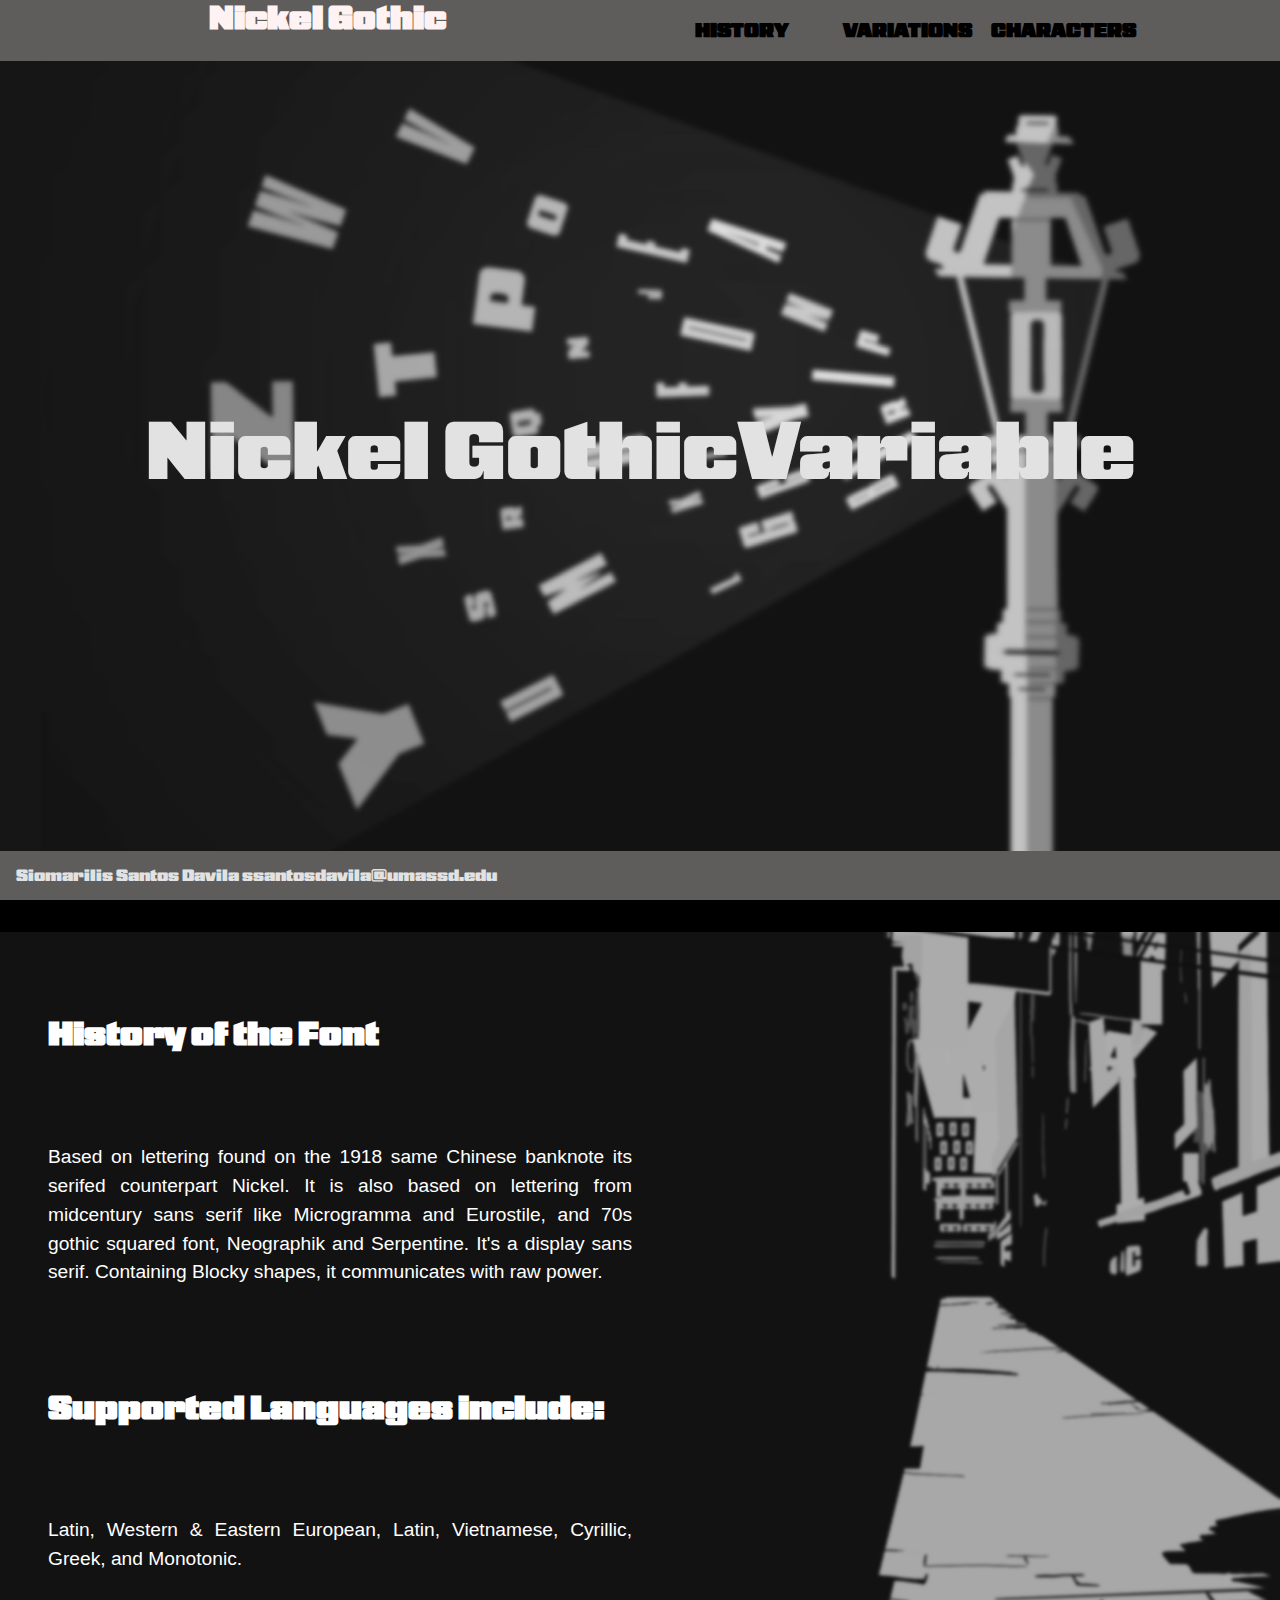
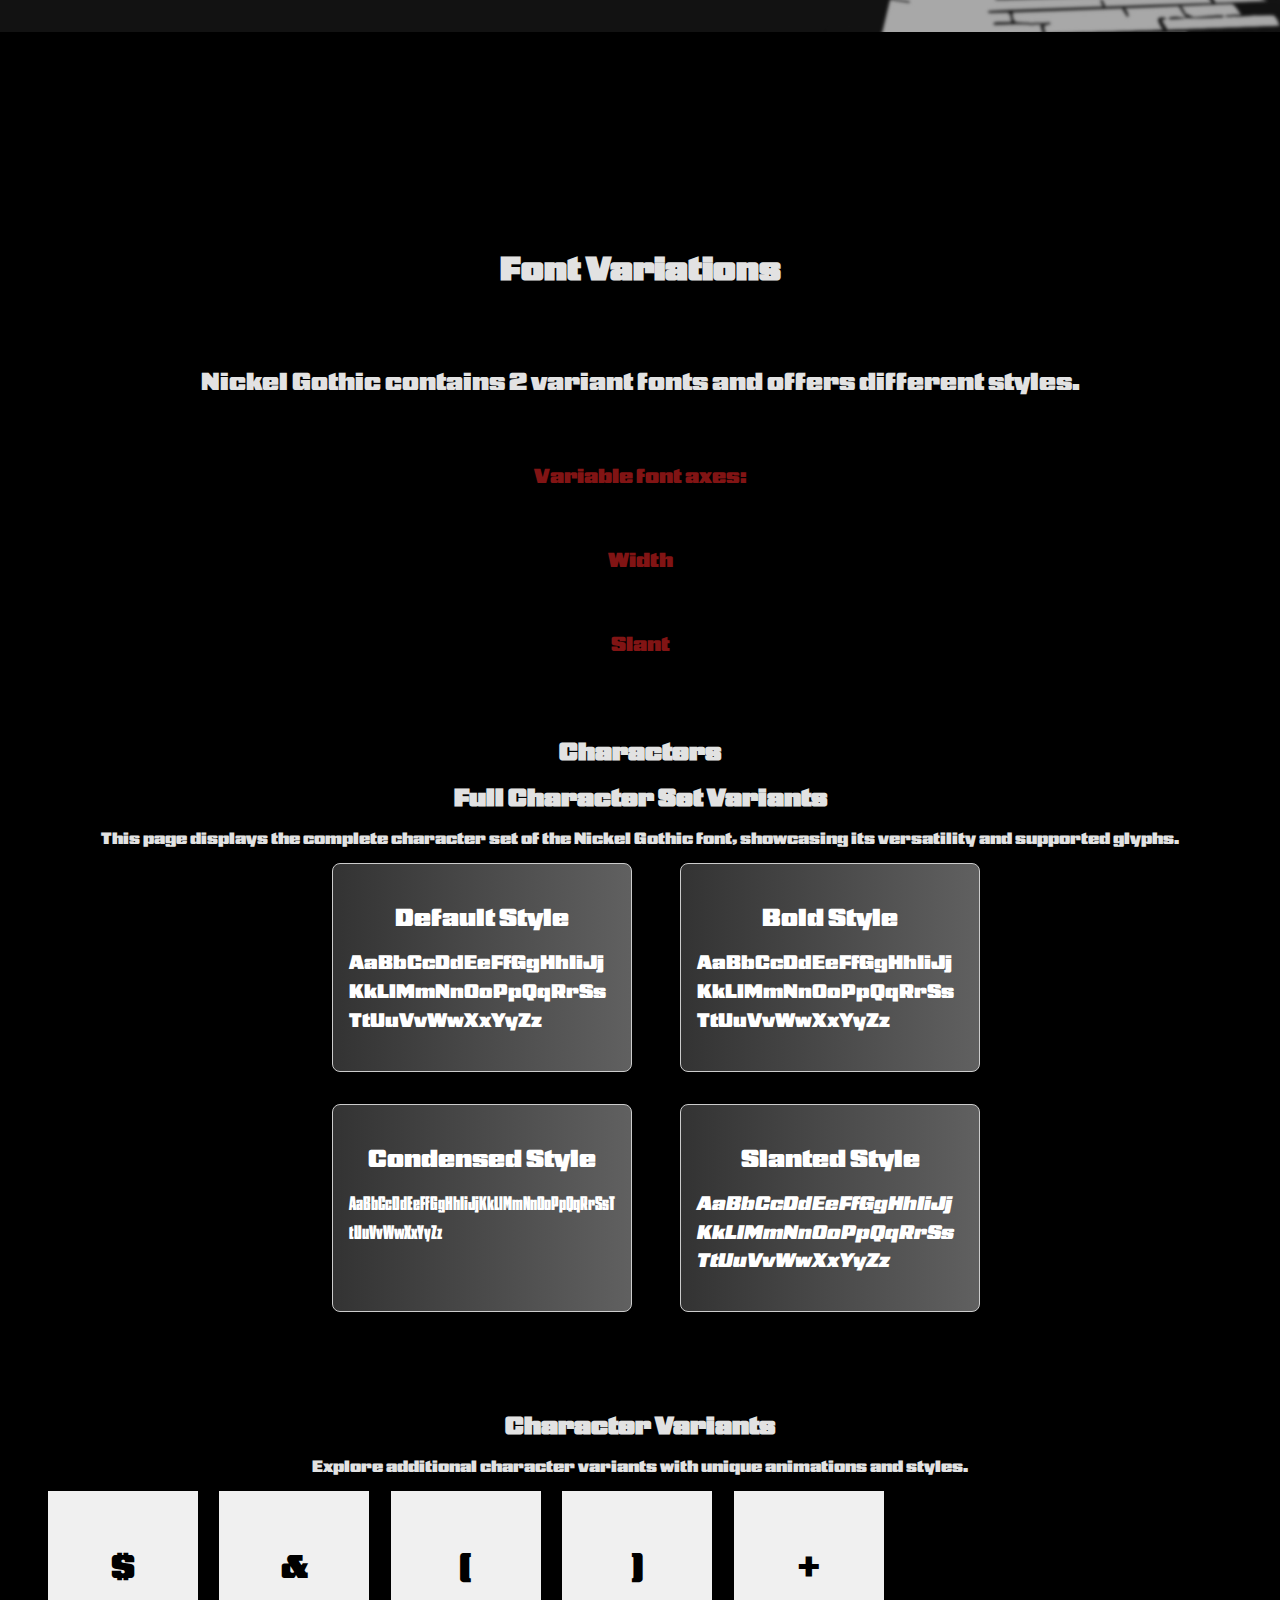
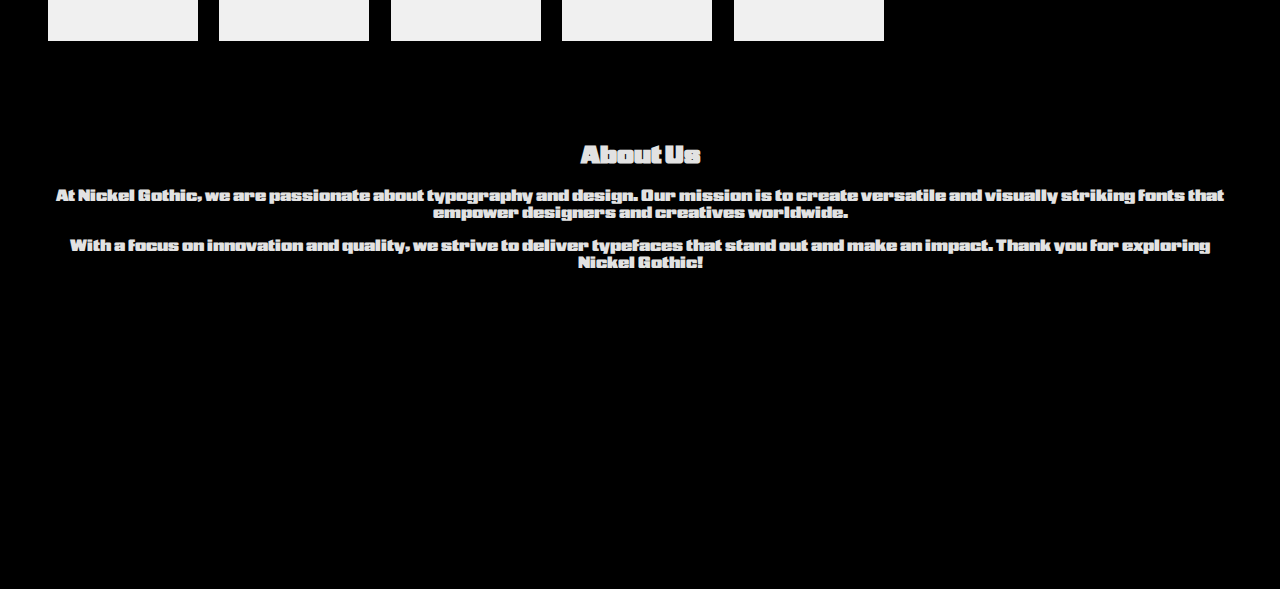
==== commit 4a91187d: "working on animations" ====
--- a/index.html
+++ b/index.html
@@ -109,24 +109,48 @@
             <h3>Slanted Style</h3>
             <p class="slanted" style="word-wrap: break-word;">AaBbCcDdEeFfGgHhIiJjKkLlMmNnOoPpQqRrSsTtUuVvWwXxYyZz</p>
             </div>
-    <!-- animation variants of the extra type-->
-     !@$%&*()+|:?\;/
-    
-            
-<!-- About Us Section -->
-<section id="aboutus" style="padding: 2rem; background-color: #f9f9f9; text-align: center;">
-    <h2>About Us</h2>
-    <p>
-        At Nickel Gothic, we are passionate about typography and design. Our mission is to create versatile and visually striking fonts that empower designers and creatives worldwide. 
-    </p>
-    <p>
-        With a focus on innovation and quality, we strive to deliver typefaces that stand out and make an impact. Thank you for exploring Nickel Gothic!
-    </p>
+
+
+
+    <!-- Character Variants Section -->
+    <section id="charactervariants" style="padding: 2rem; text-align: center;">
+        <h2>Character Variants</h2>
+        <p>
+            Explore additional character variants with unique animations and styles.
+        </p>
+        <div class="parent-container">
+            <!-- Individual Character Boxes -->
+            <div class="variant2" style="width: 150px; height: 150px; display: flex; justify-content: center; align-items: center; background-color: #f0f0f0; color: #000; transition: background-color 0.3s, color 0.3s;">
+                <span style="font-size: 2rem;">$</span>
+            </div>
+            <div class="variant2" style="width: 150px; height: 150px; display: flex; justify-content: center; align-items: center; background-color: #f0f0f0; color: #000; transition: background-color 0.3s, color 0.3s;">
+                <span style="font-size: 2rem;">&</span>
+            </div>
+            <div class="variant2" style="width: 150px; height: 150px; display: flex; justify-content: center; align-items: center; background-color: #f0f0f0; color: #000; transition: background-color 0.3s, color 0.3s;">
+                <span style="font-size: 2rem;">(</span>
+            </div>
+            <div class="variant2" style="width: 150px; height: 150px; display: flex; justify-content: center; align-items: center; background-color: #f0f0f0; color: #000; transition: background-color 0.3s, color 0.3s;">
+                <span style="font-size: 2rem;">)</span>
+            </div>
+            <div class="variant2" style="width: 150px; height: 150px; display: flex; justify-content: center; align-items: center; background-color: #f0f0f0; color: #000; transition: background-color 0.3s, color 0.3s;">
+                <span style="font-size: 2rem;">+</span>
+            </div>
         </div>
     </section>
-
+    
+    <!-- About Us Section -->
+    <section id="aboutus">
+        <h2>About Us</h2>
+        <p>
+            At Nickel Gothic, we are passionate about typography and design. Our mission is to create versatile and visually striking fonts that empower designers and creatives worldwide.
+        </p>
+        <p>
+            With a focus on innovation and quality, we strive to deliver typefaces that stand out and make an impact. Thank you for exploring Nickel Gothic!
+        </p>
+    </section>
+    
     <!-- Footer -->
     <footer>
-Siomarilis Santos Davila
-</body>
-</html>+        Siomarilis Santos Davila
+        ssantosdavila@umassd.edu
+    </footer>--- a/main.css
+++ b/main.css
@@ -15,7 +15,7 @@
                 }
             
                 body {
-                    background-color: rgb(147, 147, 147);
+                    background-color: rgb(0, 0, 0);
                     font-family: 'Nickel Gothic Variable';
                     color: rgb(226, 226, 226); /* Change font color to white */
                 }
@@ -162,10 +162,7 @@
 #alphabet {
     grid-area: a; /* Assign the full character set section to the "a" grid area */
 }
-/* CSS for the footer */
-footer{
-    background-color: gray;
-}
+
 
 /* variable font animation */
 /* variable font animation */
@@ -310,6 +307,93 @@
     line-height: 1.5;
 }
 
+
+
+
+.parent-container {
+display: grid; /* Use grid layout */
+grid-template-columns: repeat(auto-fill, minmax(150px, 1fr)); /* Create responsive columns */
+gap: 1rem; /* Add spacing between grid items */
+justify-content: flex-start; /* Align items to the left */
+align-items: flex-start; /* Align items to the top */
+}
+.variant {
+animation: gradientBackground 3s infinite; /* Apply animation automatically */
+color: #fff;
+background-size: 300% 100%; /* Ensure the gradient spans a larger area for smooth animation */
+background-image: linear-gradient(to right, #333333, #555555, #777777, #999999, #bbbbbb); /* Define gradient colors */
+}
+
+@keyframes gradientBackground {
+0% {
+    background-position: 0% 50%; /* Start at the left */
+}
+50% {
+    background-position: 100% 50%; /* Move to the right */
+}
+100% {
+    background-position: 0% 50%; /* Return to the left */
+}
+}
+
+.variant2 {
+animation: solidColorChange 3s infinite; /* Apply animation automatically */
+color: #fff;
+background-color: #5a3e3e; /* Initial reddish grey color */
+transition: background-color 0.3s ease-in-out; /* Smooth transition for color change */
+}
+
+@keyframes solidColorChange {
+0% {
+    background-color: #AD2831; /* Dark reddish grey */
+}
+33% {
+    background-color: #800E13; /* Medium reddish grey */
+}
+66% {
+    background-color: #640D14; /* Light reddish grey */
+}
+100% {
+    background-color: #38040E; /* Back to dark reddish grey */
+}
+}
+
+/* Add individual delays for each box */
+.variant2:nth-child(1) {
+animation-delay: 0s;
+}
+
+.variant2:nth-child(2) {
+animation-delay: 0.5s;
+}
+
+.variant2:nth-child(3) {
+animation-delay: 1s;
+}
+
+.variant2:nth-child(4) {
+animation-delay: 1.5s;
+}
+
+.variant2:nth-child(5) {
+animation-delay: 2s;
+}
+
+#aboutus {
+    padding: 2rem;
+    min-height: 500px; /* Use min-height instead of fixed height for flexibility */
+    background: black; /* Background color for clarity */
+    margin: 0; /* Remove any margin to prevent spillage */
+    height: auto;
+    position: relative; /* Ensure proper stacking */
+    width: 100vw; /* Ensure the section spans the full viewport width */
+    box-sizing: border-box; /* Include padding in width calculations */
+}
+
+/* CSS for the footer */
+footer{
+    background-color: gray;
+}
 .footer-button:hover{
     background-color: rgb(103, 64, 64);
 }
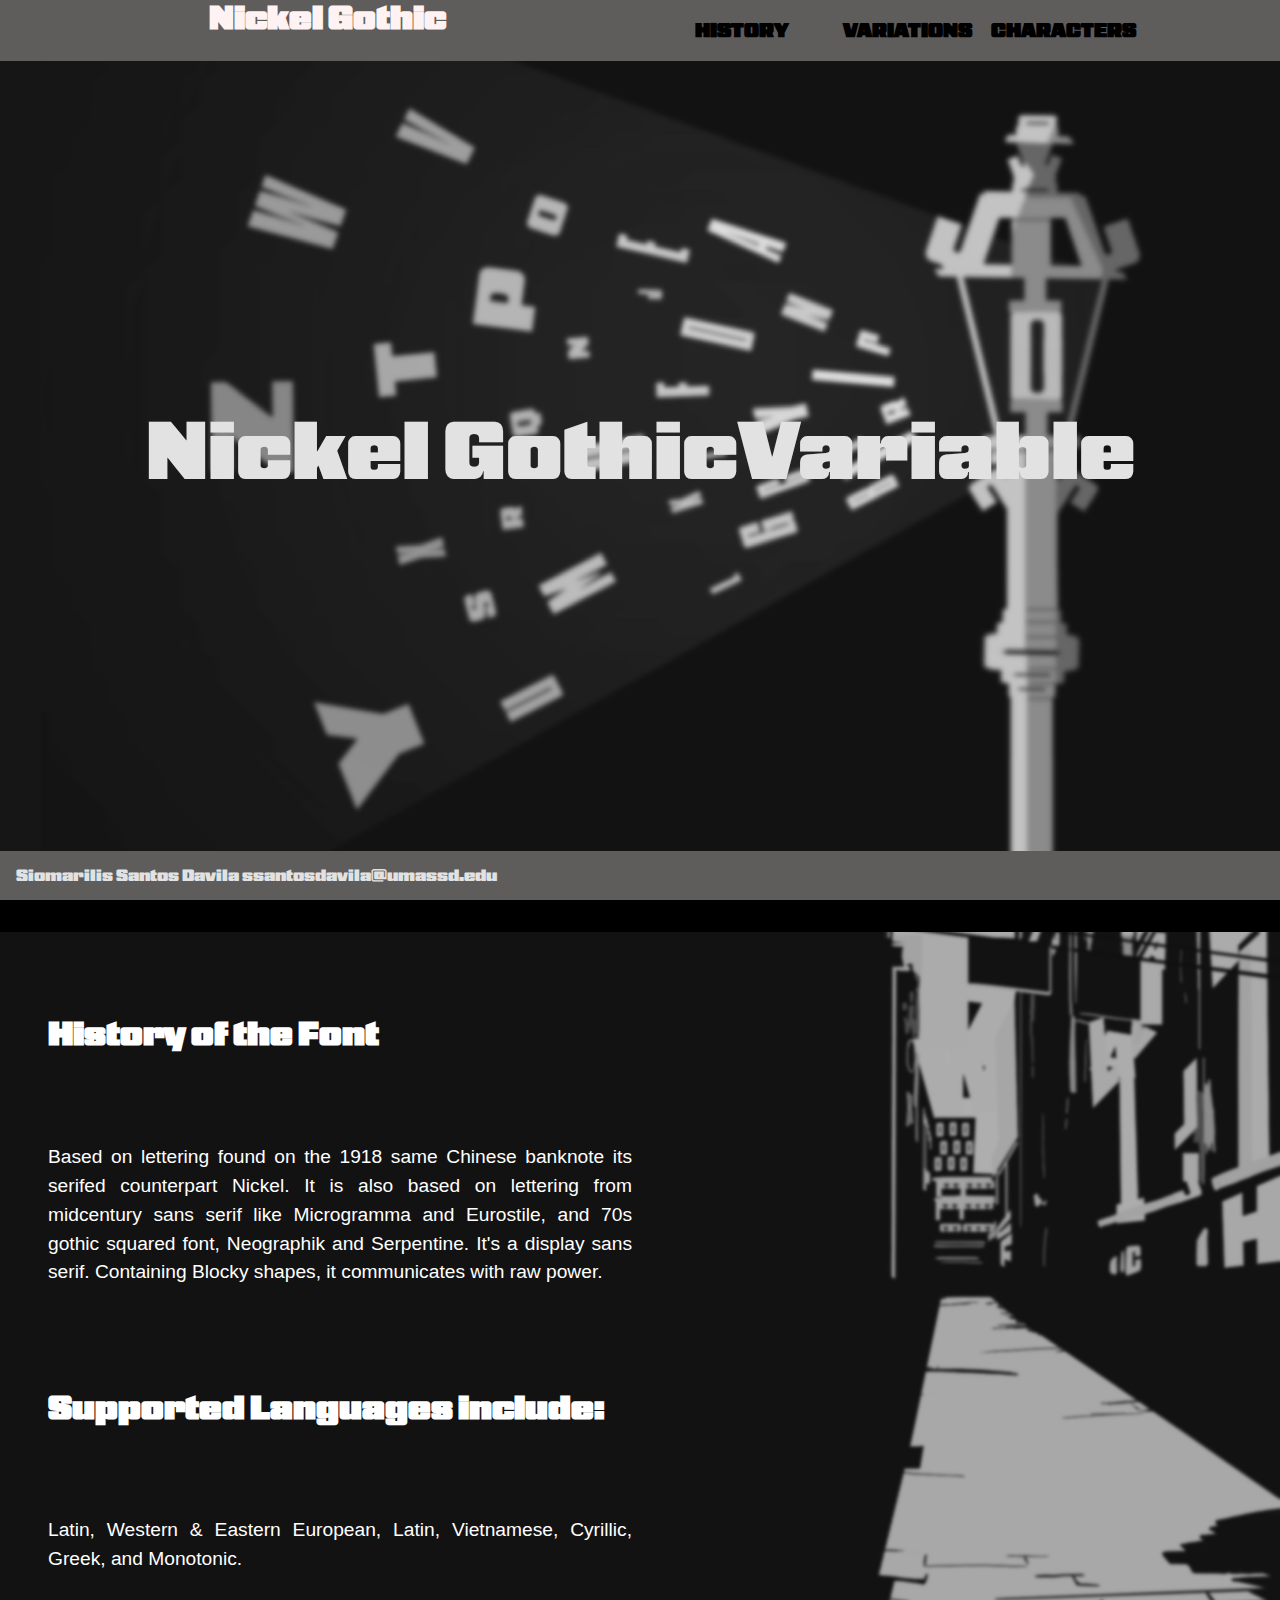
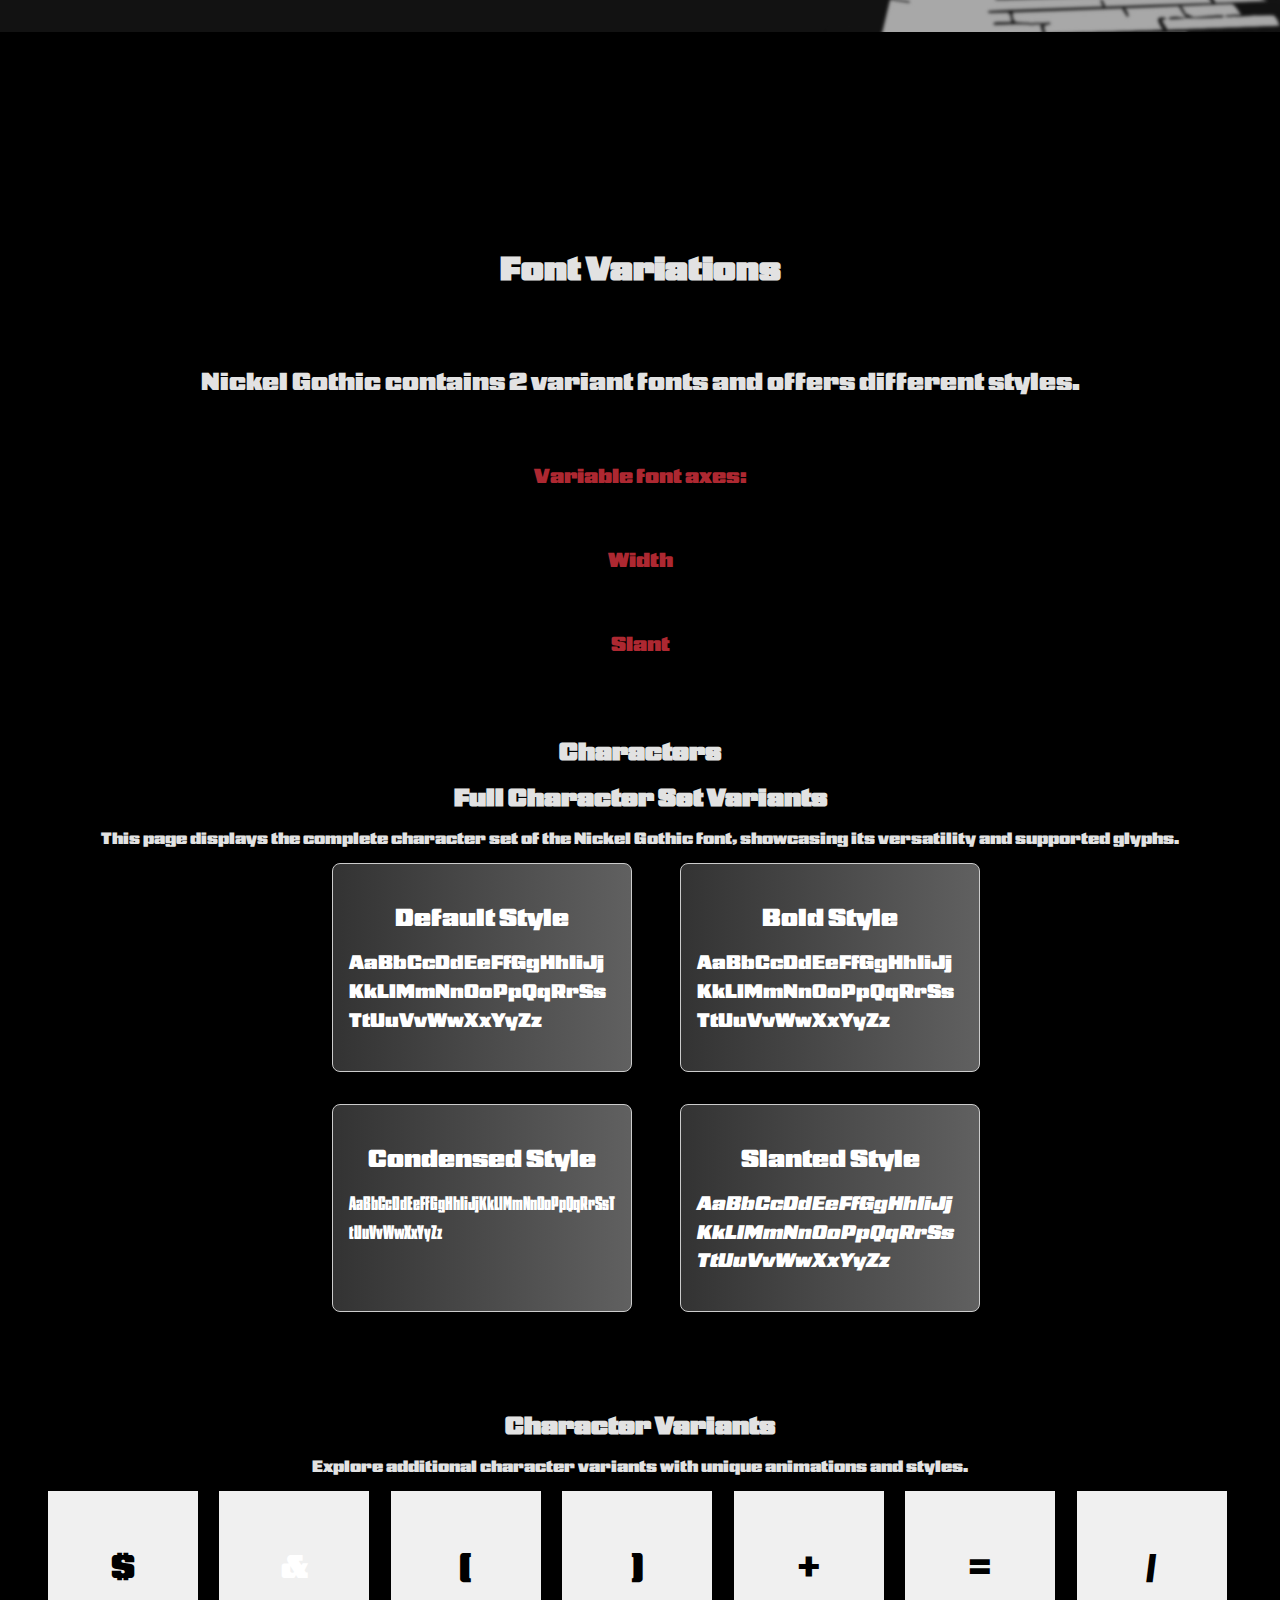
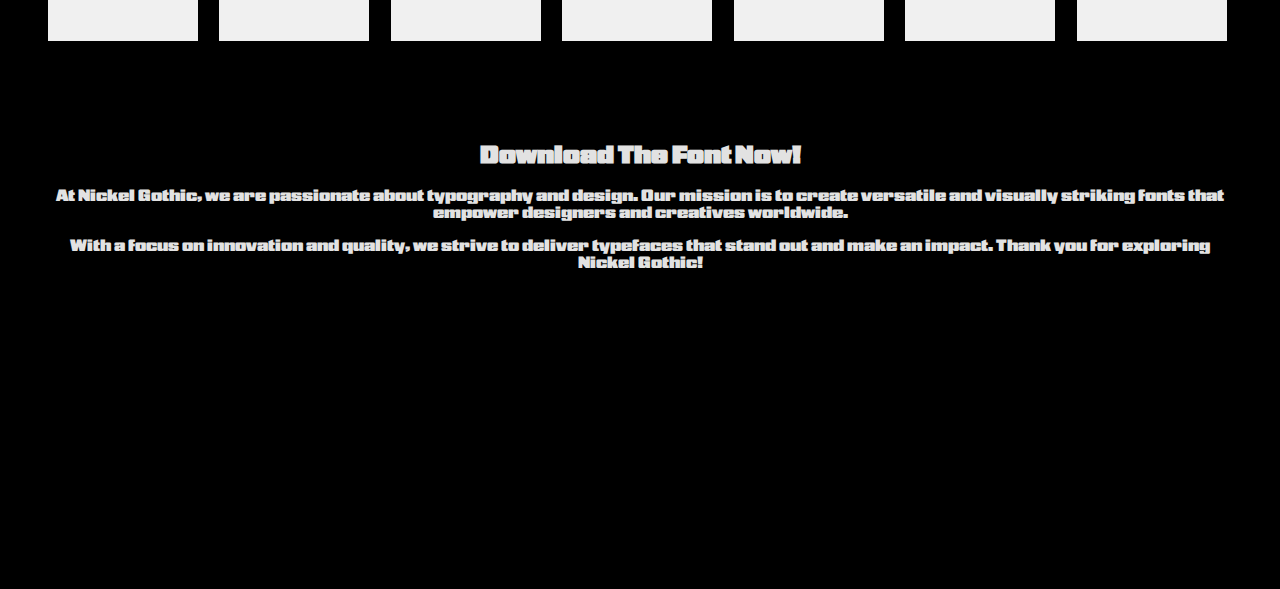
==== commit d22e270d: "fixing some tweaks" ====
--- a/index.html
+++ b/index.html
@@ -123,7 +123,7 @@
             <div class="variant2" style="width: 150px; height: 150px; display: flex; justify-content: center; align-items: center; background-color: #f0f0f0; color: #000; transition: background-color 0.3s, color 0.3s;">
                 <span style="font-size: 2rem;">$</span>
             </div>
-            <div class="variant2" style="width: 150px; height: 150px; display: flex; justify-content: center; align-items: center; background-color: #f0f0f0; color: #000; transition: background-color 0.3s, color 0.3s;">
+            <div class="variant2" style="width: 150px; height: 150px; display: flex; justify-content: center; align-items: center; background-color: #f0f0f0; color: #ffffff; transition: background-color 0.3s, color 0.3s;">
                 <span style="font-size: 2rem;">&</span>
             </div>
             <div class="variant2" style="width: 150px; height: 150px; display: flex; justify-content: center; align-items: center; background-color: #f0f0f0; color: #000; transition: background-color 0.3s, color 0.3s;">
@@ -135,12 +135,18 @@
             <div class="variant2" style="width: 150px; height: 150px; display: flex; justify-content: center; align-items: center; background-color: #f0f0f0; color: #000; transition: background-color 0.3s, color 0.3s;">
                 <span style="font-size: 2rem;">+</span>
             </div>
+            <div class="variant2" style="width: 150px; height: 150px; display: flex; justify-content: center; align-items: center; background-color: #f0f0f0; color: #000; transition: background-color 0.3s, color 0.3s;">
+                <span style="font-size: 2rem;">=</span>
+            </div>
+            <div class="variant2" style="width: 150px; height: 150px; display: flex; justify-content: center; align-items: center; background-color: #f0f0f0; color: #000; transition: background-color 0.3s, color 0.3s;">
+                <span style="font-size: 2rem;">/</span>
+            </div>
         </div>
     </section>
     
     <!-- About Us Section -->
     <section id="aboutus">
-        <h2>About Us</h2>
+        <h2>Download The Font Now! </h2>
         <p>
             At Nickel Gothic, we are passionate about typography and design. Our mission is to create versatile and visually striking fonts that empower designers and creatives worldwide.
         </p>
@@ -153,4 +159,5 @@
     <footer>
         Siomarilis Santos Davila
         ssantosdavila@umassd.edu
+
     </footer>--- a/main.css
+++ b/main.css
@@ -214,7 +214,7 @@
 }/* Styling and animation for h5 elements */
 h5 {
     font-weight: 400; /* Corrected font-weight */
-    color: rgb(129, 20, 20);
+    color: rgb(173,40,49);
     margin: 15px;
     animation: weightChange 7s infinite;
 }
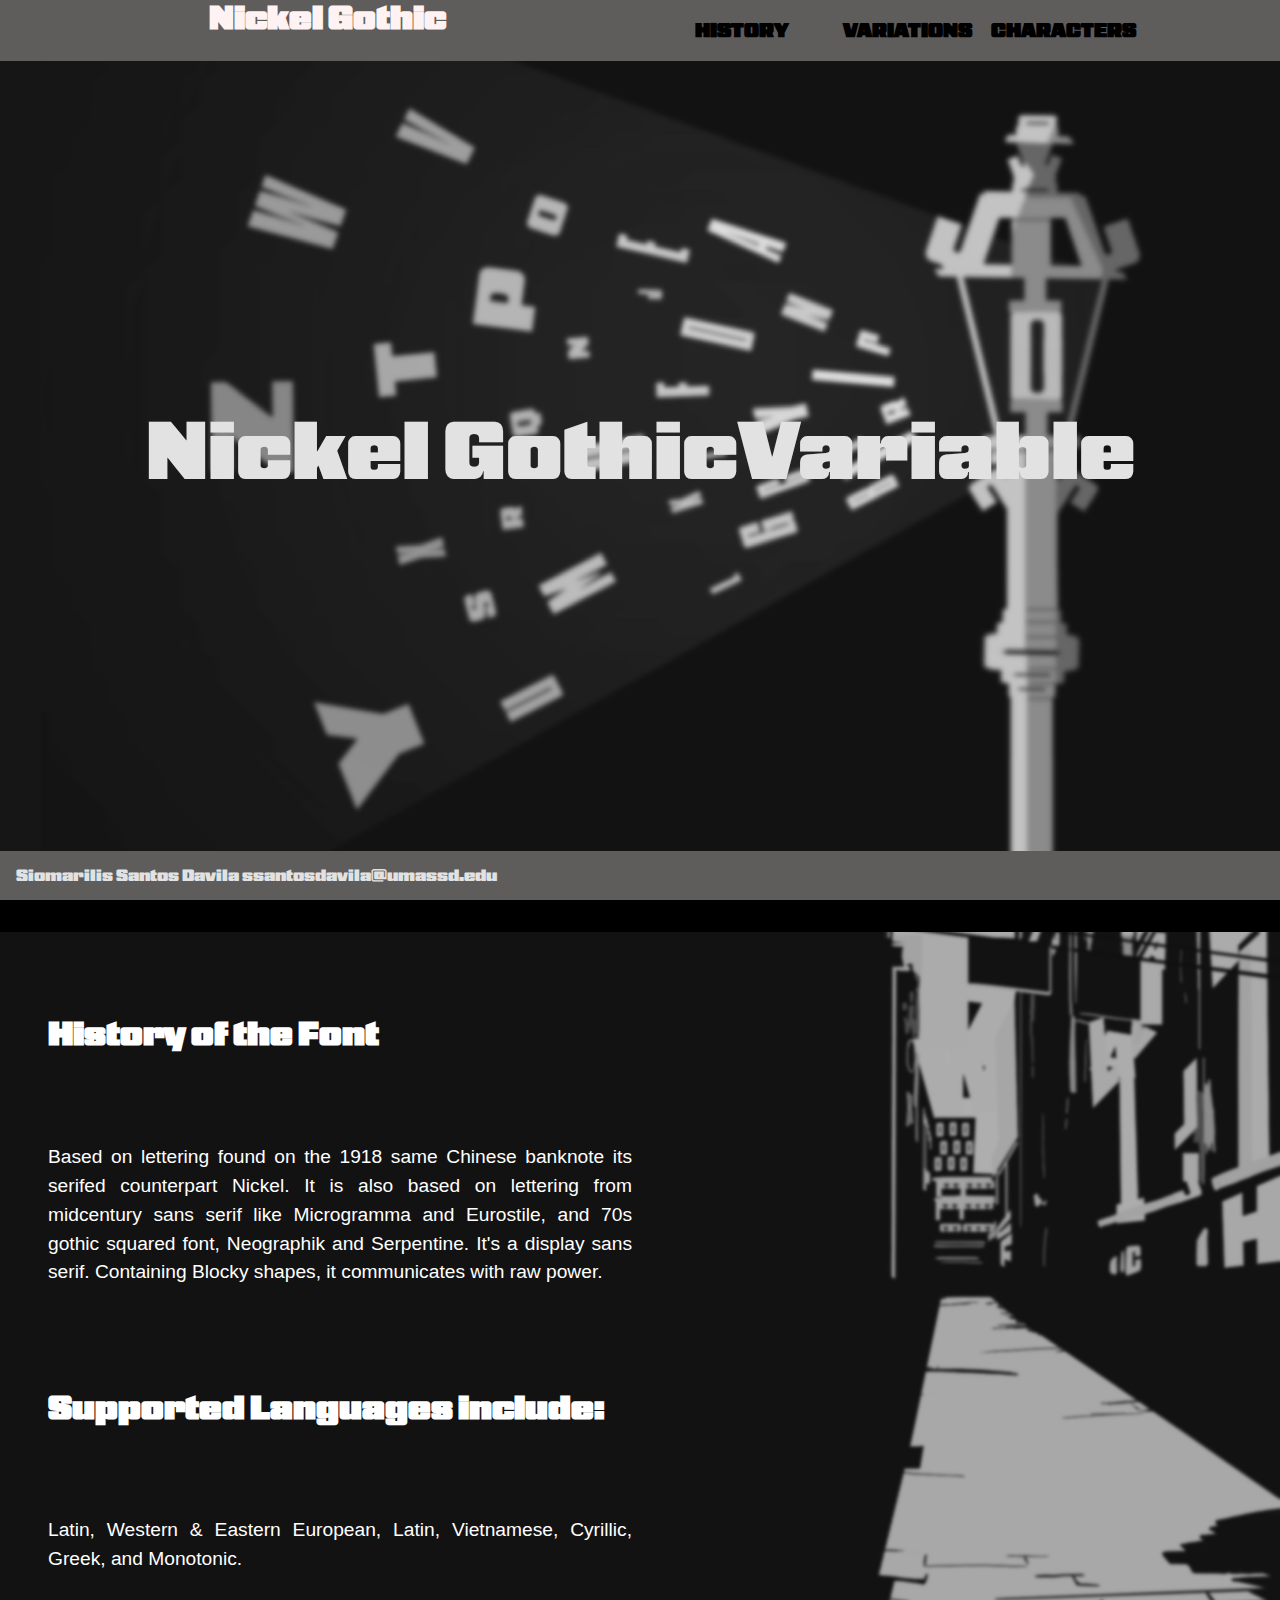
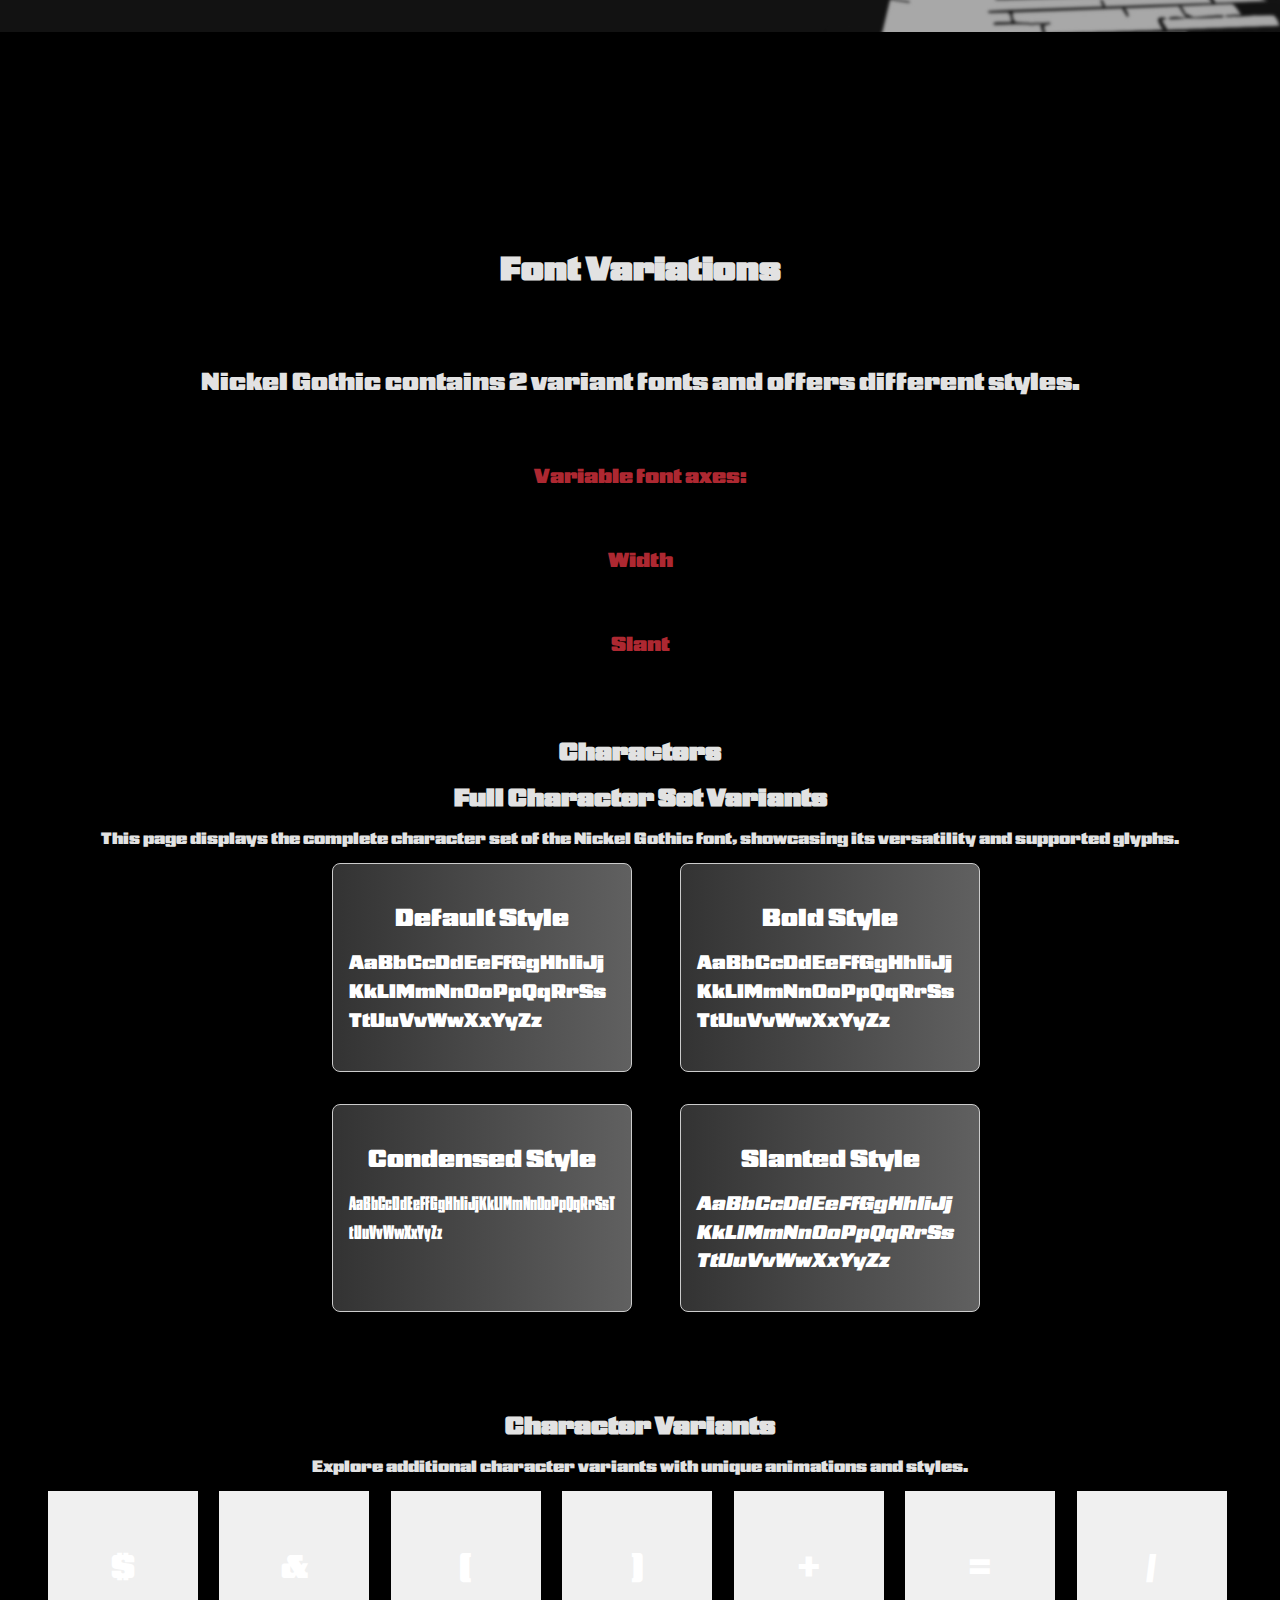
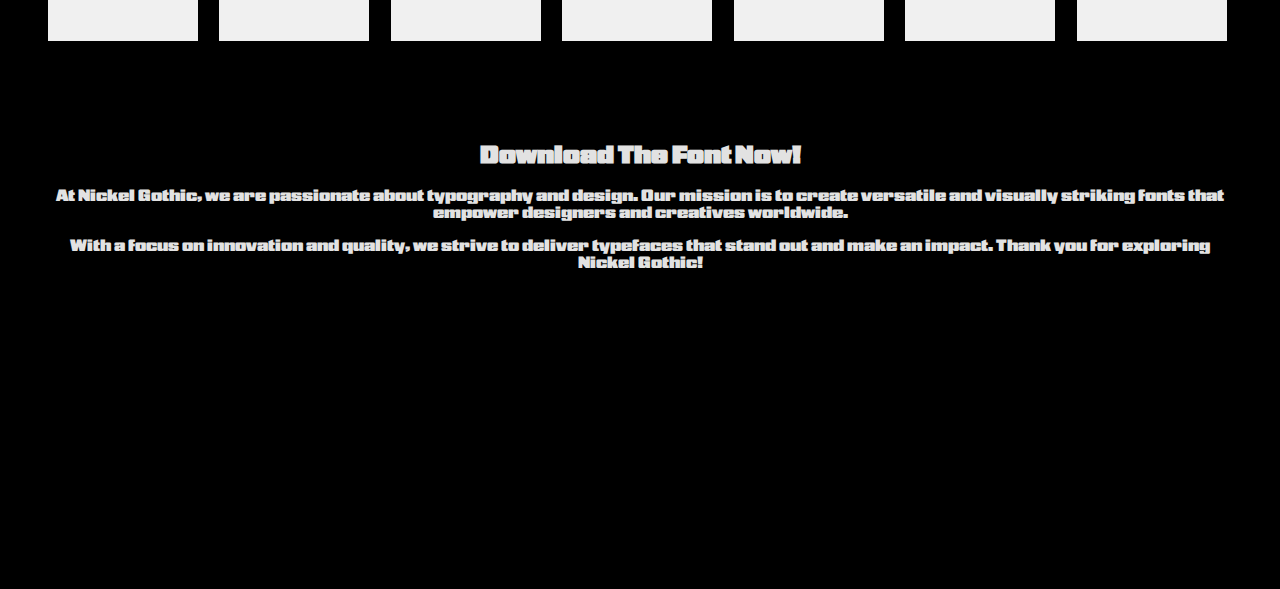
==== commit 11b26ec7: "coding tweaks" ====
--- a/index.html
+++ b/index.html
@@ -120,25 +120,25 @@
         </p>
         <div class="parent-container">
             <!-- Individual Character Boxes -->
-            <div class="variant2" style="width: 150px; height: 150px; display: flex; justify-content: center; align-items: center; background-color: #f0f0f0; color: #000; transition: background-color 0.3s, color 0.3s;">
+            <div class="variant2" style="width: 150px; height: 150px; display: flex; justify-content: center; align-items: center; background-color: #f0f0f0; color: #ffffff; transition: background-color 0.3s, color 0.3s;">
                 <span style="font-size: 2rem;">$</span>
             </div>
             <div class="variant2" style="width: 150px; height: 150px; display: flex; justify-content: center; align-items: center; background-color: #f0f0f0; color: #ffffff; transition: background-color 0.3s, color 0.3s;">
                 <span style="font-size: 2rem;">&</span>
             </div>
-            <div class="variant2" style="width: 150px; height: 150px; display: flex; justify-content: center; align-items: center; background-color: #f0f0f0; color: #000; transition: background-color 0.3s, color 0.3s;">
+            <div class="variant2" style="width: 150px; height: 150px; display: flex; justify-content: center; align-items: center; background-color: #f0f0f0; color: #ffffff; transition: background-color 0.3s, color 0.3s;">
                 <span style="font-size: 2rem;">(</span>
             </div>
-            <div class="variant2" style="width: 150px; height: 150px; display: flex; justify-content: center; align-items: center; background-color: #f0f0f0; color: #000; transition: background-color 0.3s, color 0.3s;">
+            <div class="variant2" style="width: 150px; height: 150px; display: flex; justify-content: center; align-items: center; background-color: #f0f0f0; color: #ffffff; transition: background-color 0.3s, color 0.3s;">
                 <span style="font-size: 2rem;">)</span>
             </div>
-            <div class="variant2" style="width: 150px; height: 150px; display: flex; justify-content: center; align-items: center; background-color: #f0f0f0; color: #000; transition: background-color 0.3s, color 0.3s;">
+            <div class="variant2" style="width: 150px; height: 150px; display: flex; justify-content: center; align-items: center; background-color: #f0f0f0; color: #ffffff; transition: background-color 0.3s, color 0.3s;">
                 <span style="font-size: 2rem;">+</span>
             </div>
-            <div class="variant2" style="width: 150px; height: 150px; display: flex; justify-content: center; align-items: center; background-color: #f0f0f0; color: #000; transition: background-color 0.3s, color 0.3s;">
+            <div class="variant2" style="width: 150px; height: 150px; display: flex; justify-content: center; align-items: center; background-color: #f0f0f0; color: #ffffff; transition: background-color 0.3s, color 0.3s;">
                 <span style="font-size: 2rem;">=</span>
             </div>
-            <div class="variant2" style="width: 150px; height: 150px; display: flex; justify-content: center; align-items: center; background-color: #f0f0f0; color: #000; transition: background-color 0.3s, color 0.3s;">
+            <div class="variant2" style="width: 150px; height: 150px; display: flex; justify-content: center; align-items: center; background-color: #f0f0f0; color: #ffffff; transition: background-color 0.3s, color 0.3s;">
                 <span style="font-size: 2rem;">/</span>
             </div>
         </div>
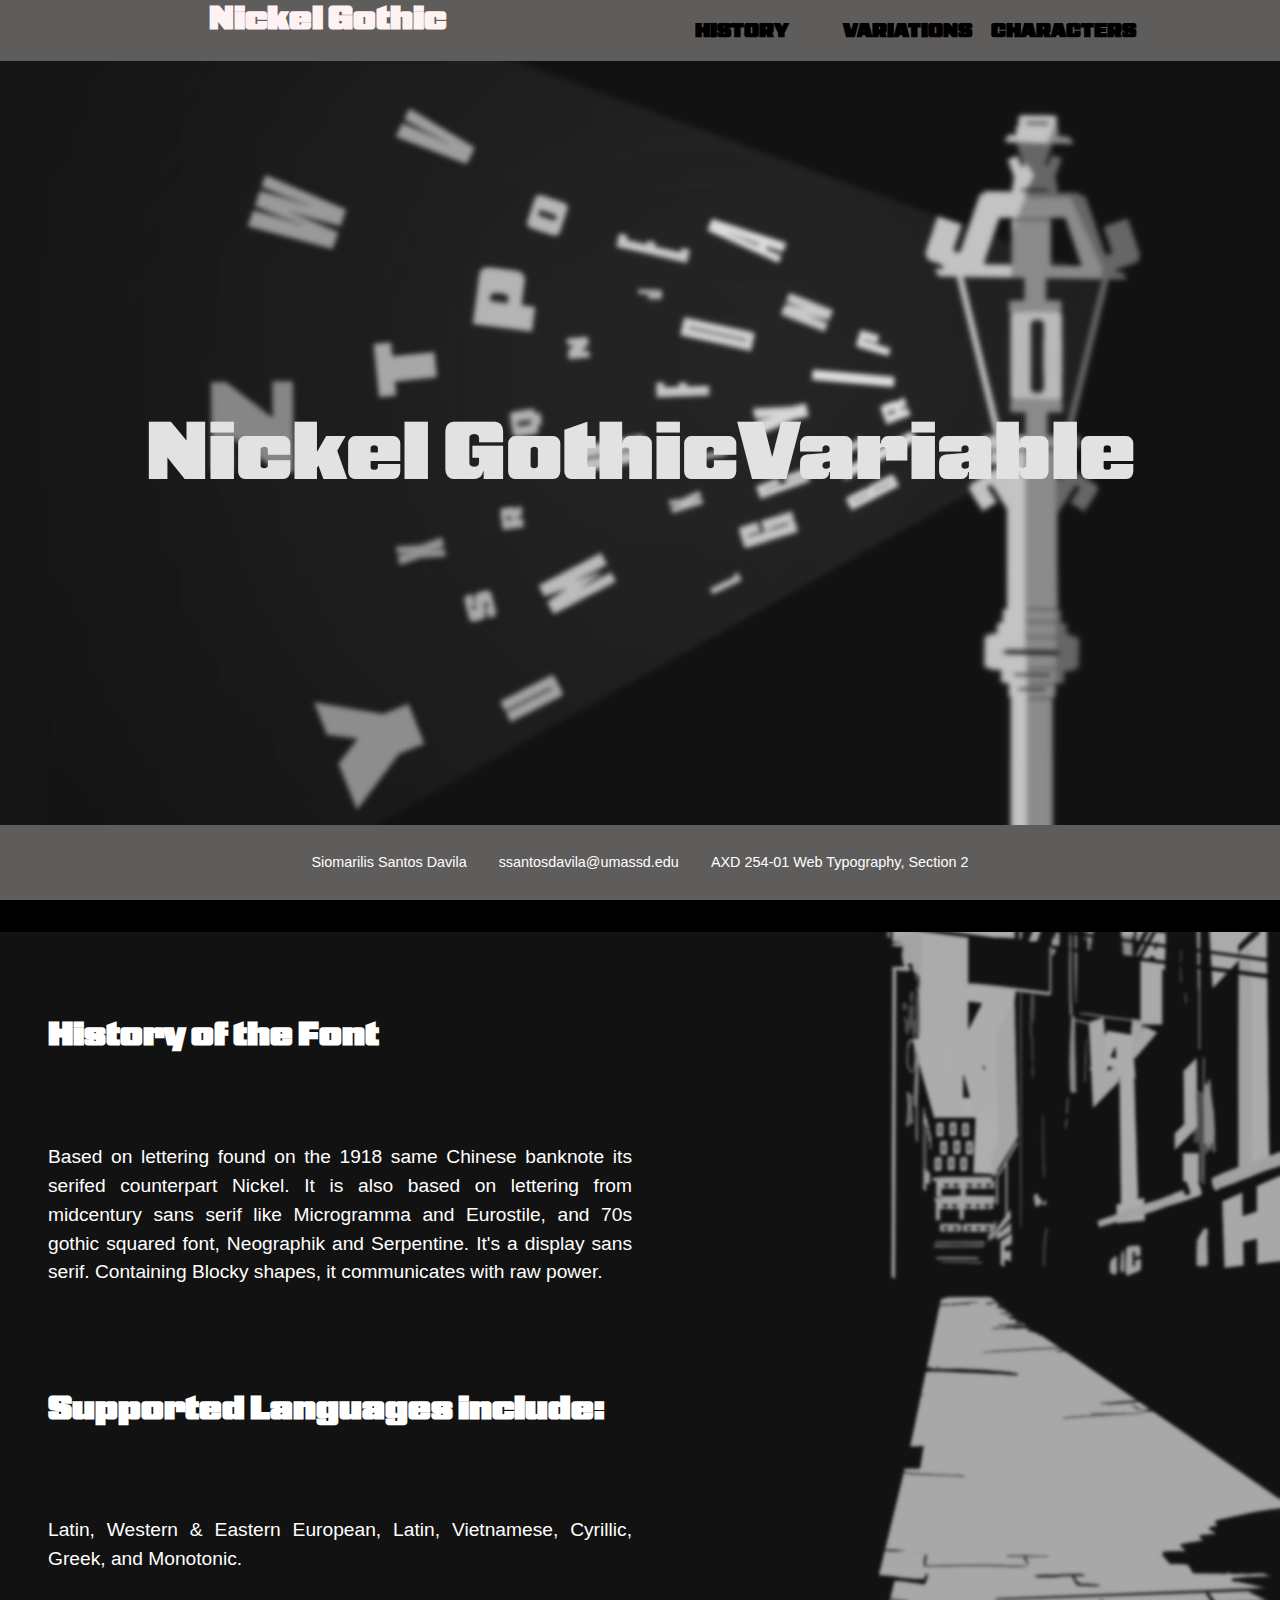
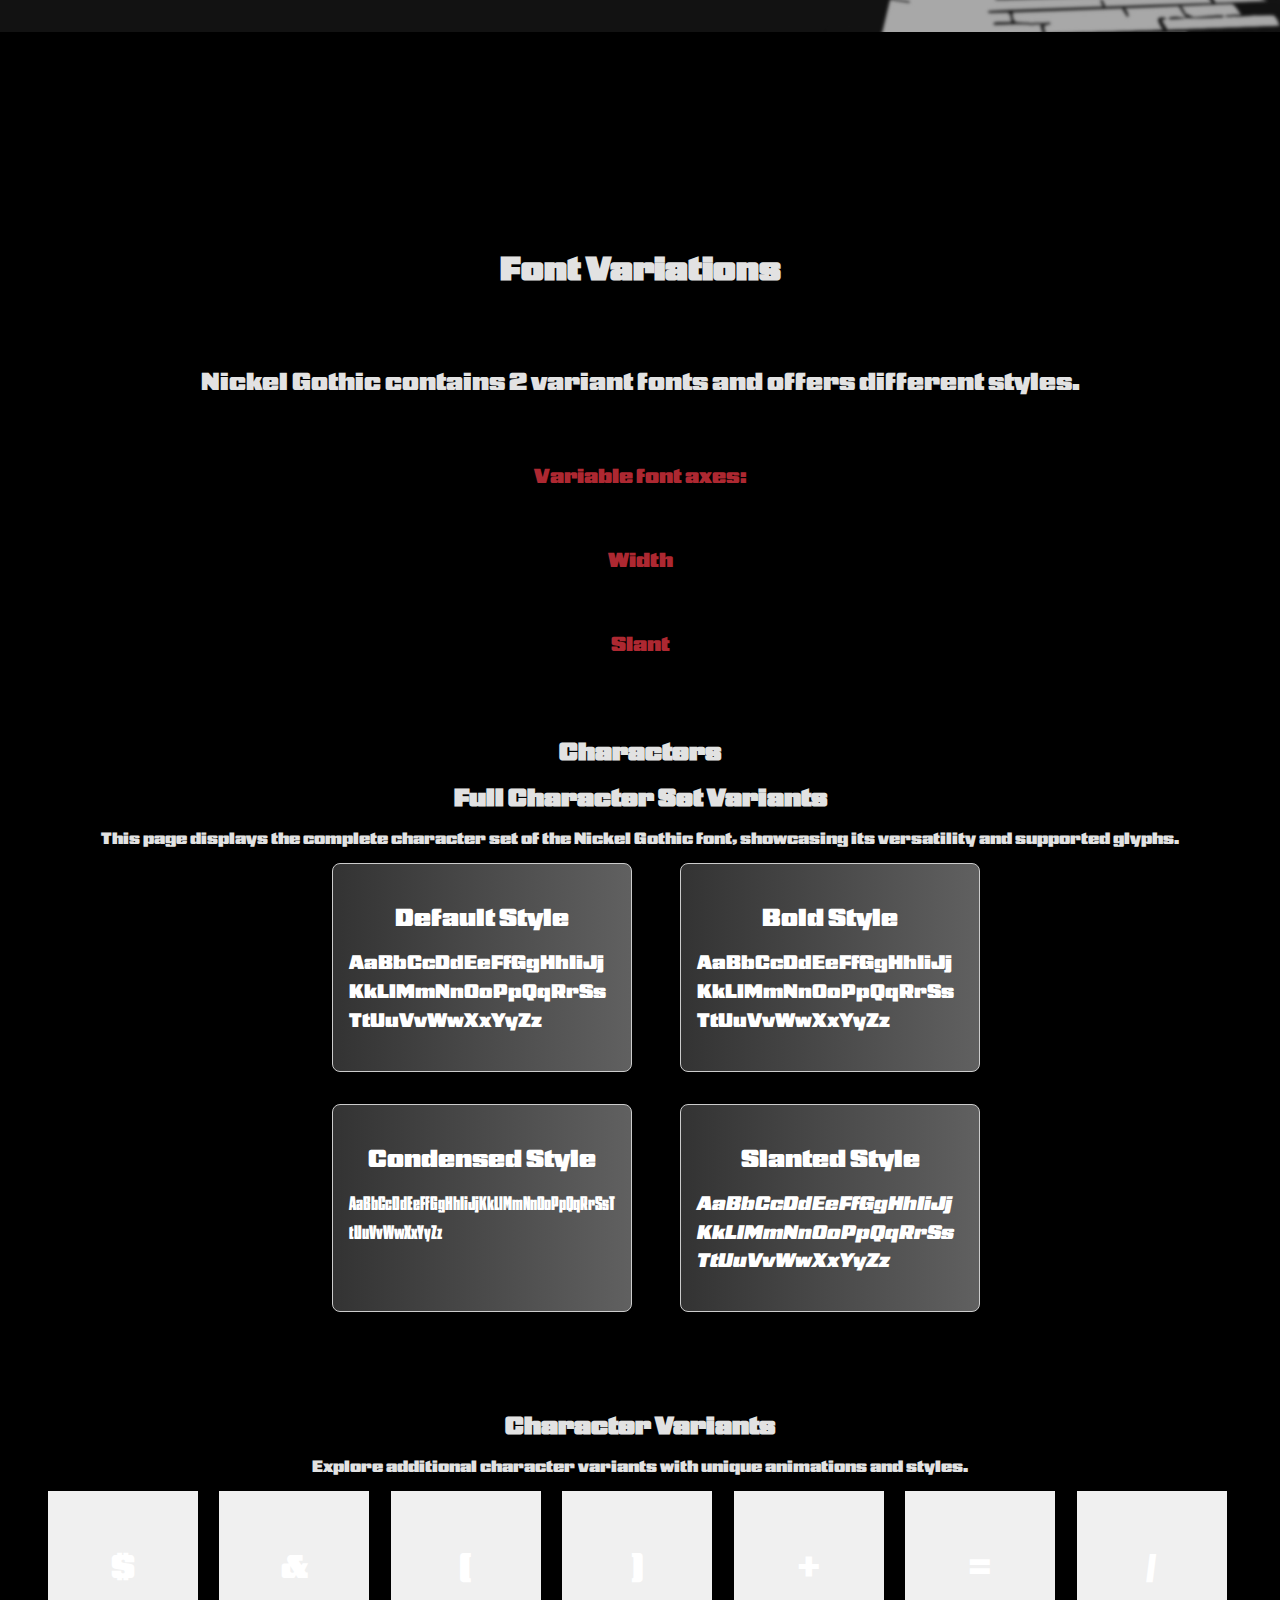
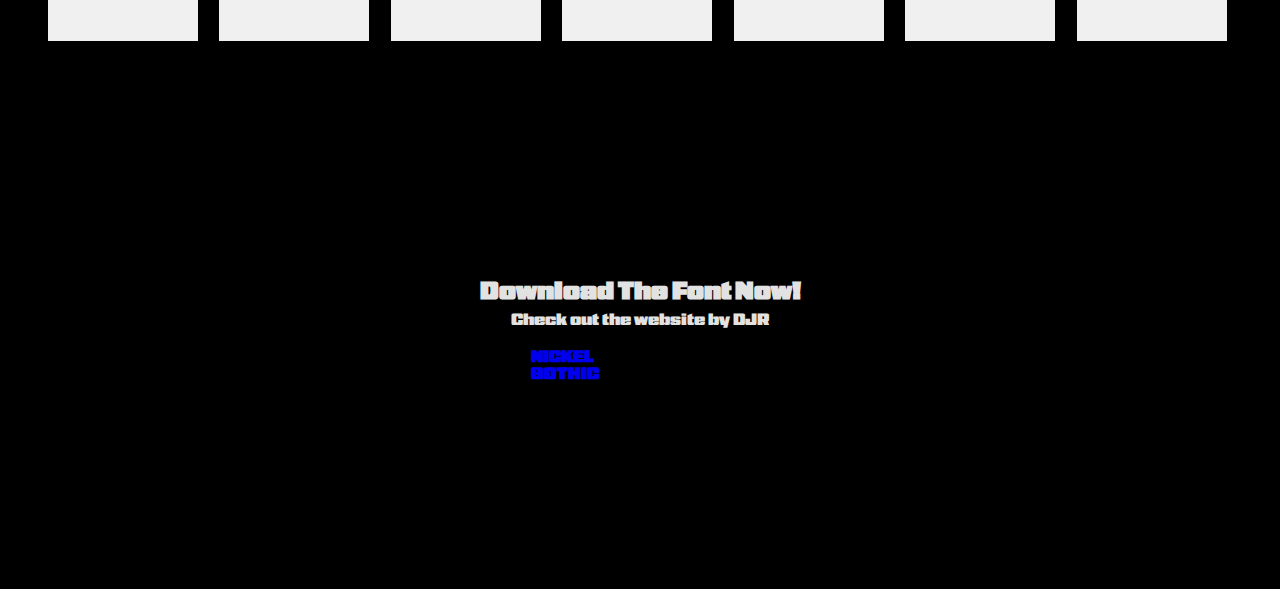
==== commit 2e0aed98: "Fixing" ====
--- a/index.html
+++ b/index.html
@@ -148,16 +148,17 @@
     <section id="aboutus">
         <h2>Download The Font Now! </h2>
         <p>
-            At Nickel Gothic, we are passionate about typography and design. Our mission is to create versatile and visually striking fonts that empower designers and creatives worldwide.
+            Check out the website by DJR
+            <a href="https://djr.com/nickel-gothic" target="_blank" style="display: block; text-align: center;">Nickel Gothic</a>
         </p>
-        <p>
-            With a focus on innovation and quality, we strive to deliver typefaces that stand out and make an impact. Thank you for exploring Nickel Gothic!
-        </p>
+
     </section>
     
     <!-- Footer -->
     <footer>
-        Siomarilis Santos Davila
-        ssantosdavila@umassd.edu
+            <p>Siomarilis Santos Davila</p>
+            <p>ssantosdavila@umassd.edu</p>
+            <p>AXD 254-01 Web Typography, Section 2</p>
+        </footer>
 
     </footer>--- a/main.css
+++ b/main.css
@@ -162,7 +162,28 @@
 #alphabet {
     grid-area: a; /* Assign the full character set section to the "a" grid area */
 }
-
+#aboutus {
+    display: flex; /* Use flexbox for layout */
+    flex-direction: column; /* Stack content vertically */
+    justify-content: center; /* Center content vertically */
+    align-items: center; /* Center content horizontally */
+    height: 200px; /* Compress the height of the section */
+    padding: 1rem; /* Add padding for spacing */
+    background-color: #f9f9f9; /* Optional: Add a background color */
+    text-align: center; /* Center-align the text */
+    margin-top: 2rem; /* Add spacing above the section */
+    margin-bottom: 0; /* Ensure it aligns with the footer */
+}
+
+#aboutus h2 {
+    font-size: 1.5rem; /* Adjust font size for prominence */
+    margin: 0; /* Remove default margins */
+}
+
+#aboutus p {
+    font-size: 1rem; /* Adjust font size for readability */
+    margin: 0.5rem 0 0; /* Add a small margin above and below the paragraph */
+}
 
 /* variable font animation */
 /* variable font animation */
@@ -391,9 +412,24 @@
 }
 
 /* CSS for the footer */
-footer{
-    background-color: gray;
-}
+footer {
+    font-family: 'Futura', Arial, sans-serif; /* Use Futura with fallbacks */
+    font-size: 0.9rem; /* Slightly smaller font size for compactness */
+    line-height: 1.2; /* Reduce line spacing */
+    color: white; /* Set text color for contrast */
+    background-color: rgb(95, 92, 92); /* Dark gray background for clarity */
+    text-align: center; /* Center-align the text */
+    padding: 0.5rem; /* Reduce padding to make the footer thinner */
+    position: fixed; /* Fix the footer to the bottom of the viewport */
+    bottom: 0; /* Align it to the bottom */
+    left: 0; /* Ensure it starts from the left edge */
+    width: 100%; /* Ensure it spans the full width */
+    box-sizing: border-box; /* Include padding in width calculations */
+    display: flex; /* Use flexbox for layout */
+    justify-content: center; /* Center all items horizontally */
+    gap: 2rem; /* Add spacing between each <p> element */
+}
+
 .footer-button:hover{
     background-color: rgb(103, 64, 64);
 }
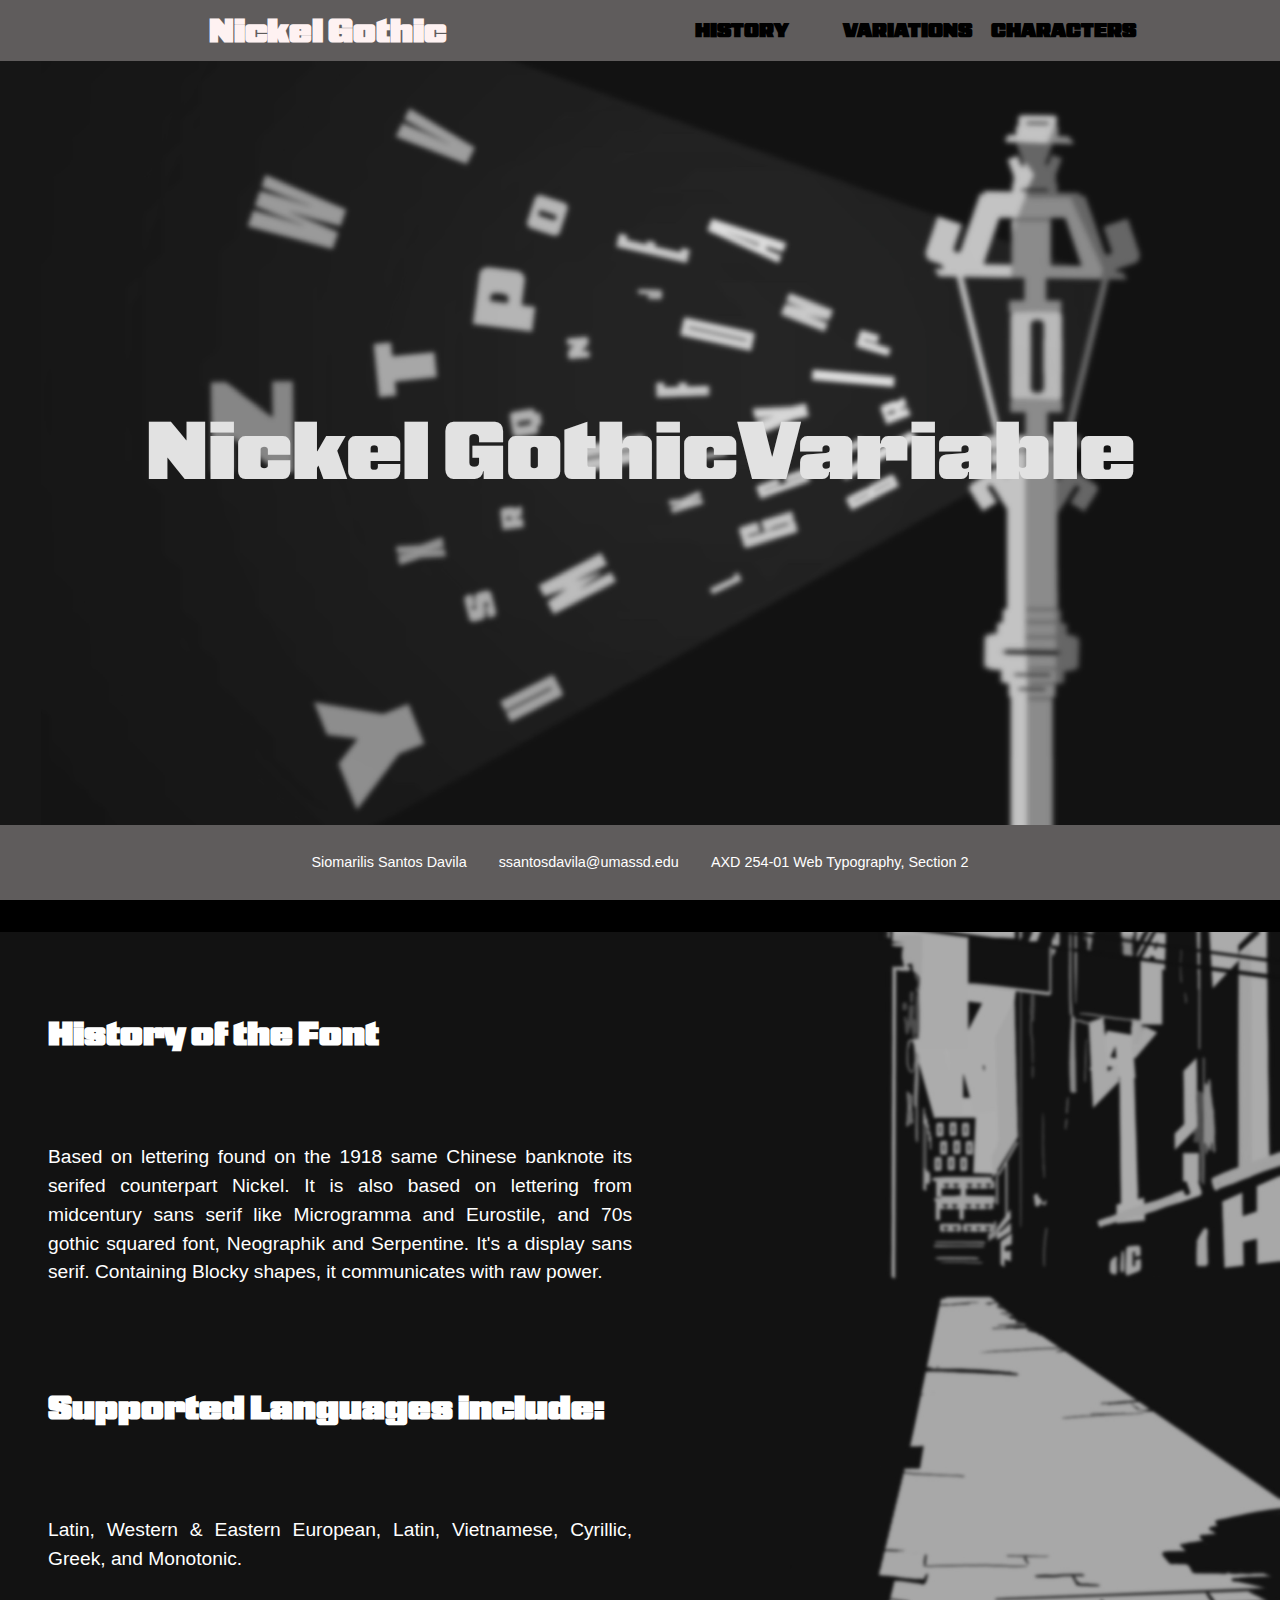
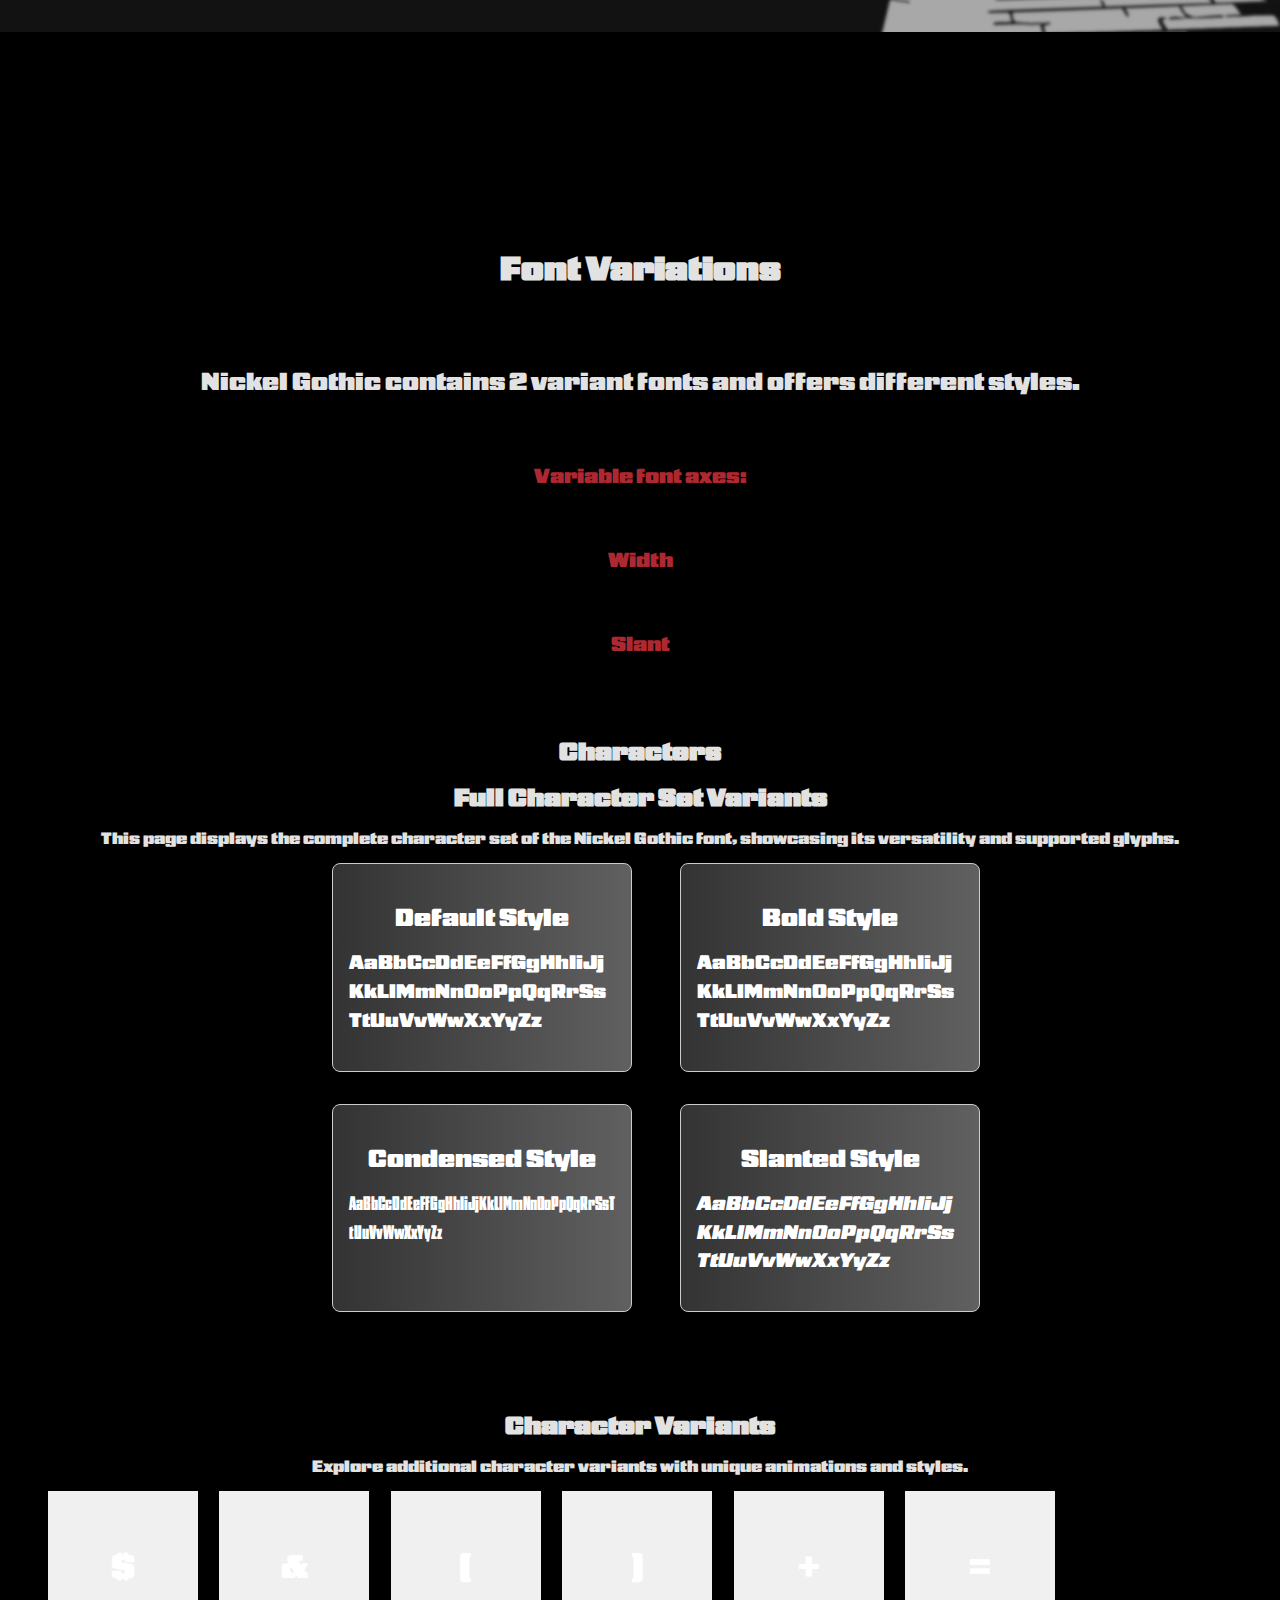
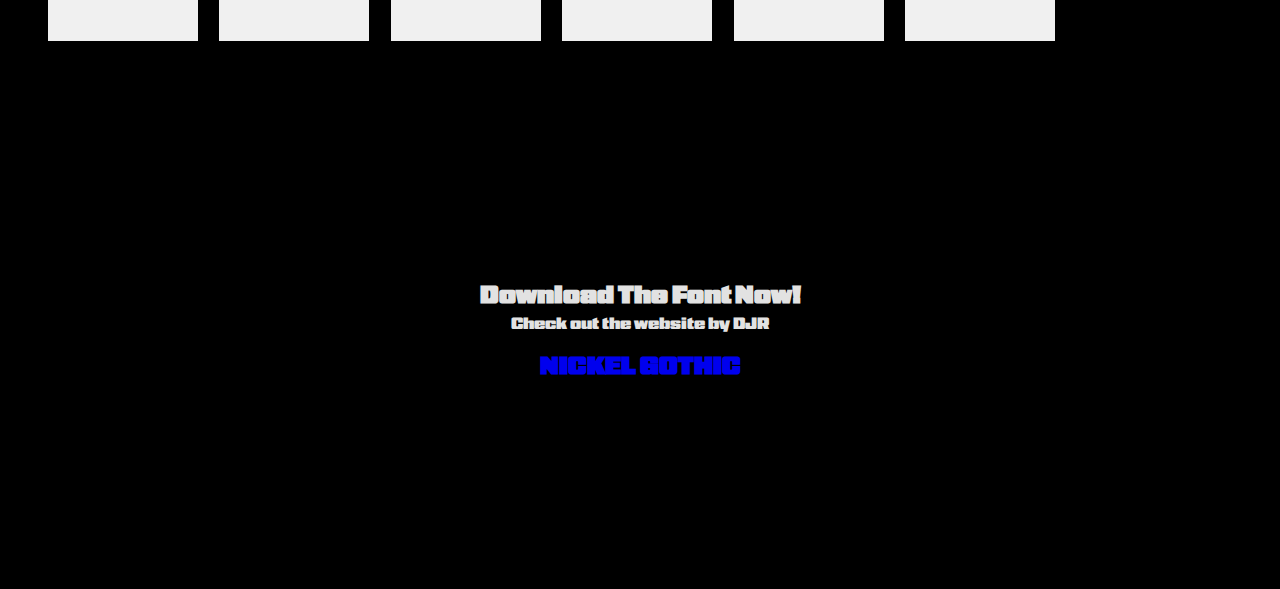
==== commit bb4d13aa: "fixing the download link for the font" ====
--- a/index.html
+++ b/index.html
@@ -138,9 +138,6 @@
             <div class="variant2" style="width: 150px; height: 150px; display: flex; justify-content: center; align-items: center; background-color: #f0f0f0; color: #ffffff; transition: background-color 0.3s, color 0.3s;">
                 <span style="font-size: 2rem;">=</span>
             </div>
-            <div class="variant2" style="width: 150px; height: 150px; display: flex; justify-content: center; align-items: center; background-color: #f0f0f0; color: #ffffff; transition: background-color 0.3s, color 0.3s;">
-                <span style="font-size: 2rem;">/</span>
-            </div>
         </div>
     </section>
     
@@ -149,7 +146,7 @@
         <h2>Download The Font Now! </h2>
         <p>
             Check out the website by DJR
-            <a href="https://djr.com/nickel-gothic" target="_blank" style="display: block; text-align: center;">Nickel Gothic</a>
+            <a href="https://djr.com/nickel-gothic" target="_blank" style="display: block; text-align: center; font-size: 1.5rem; margin: 0 auto; width: fit-content;">Nickel Gothic</a>
         </p>
 
     </section>
--- a/navigation.css
+++ b/navigation.css
@@ -25,9 +25,28 @@
   }
   
   .logo {
-    margin: 0;
+      margin: 0;
+      display: flex;
+      align-items: center;
+      height: 100%; /* Ensure it takes up the full height of the header */
+  }
+
+  @media screen and (max-width: 799px) {
+      nav ul {
+          display: flex;
+          flex-direction: column; /* Stack items in a column */
+          align-items: flex-start; /* Align items to the left */
+      }
+      nav li {
+          margin-left: 0; /* Remove left margin for stacked items */
+          margin-bottom: 1em; /* Add spacing between items */
+      }
+      nav a {
+          width: 100%; /* Ensure links take up full width */
+      }
   }
   /* where to change the background color of the pop-up nav bar*/
+ 
   nav {
       position: absolute;
       text-align: left;
@@ -161,22 +180,6 @@
       margin-left: 3em;
       margin-bottom: 0;
     }
-    nav a::before {
-      content: '';
-      display: block;
-      height: 3px;
-      background: black;
-      position: absolute;
-      top: 1.1em;
-      left: 0;
-      right: 0;
-      transform: scale(0,1);
-      transition: transform ease-in-out 250ms;
-      
-    }
-    nav a:hover::before {
-      transform: scale(1,1);
-    }
   }
   
     /* Ensure the body takes up the full height of the viewport */
